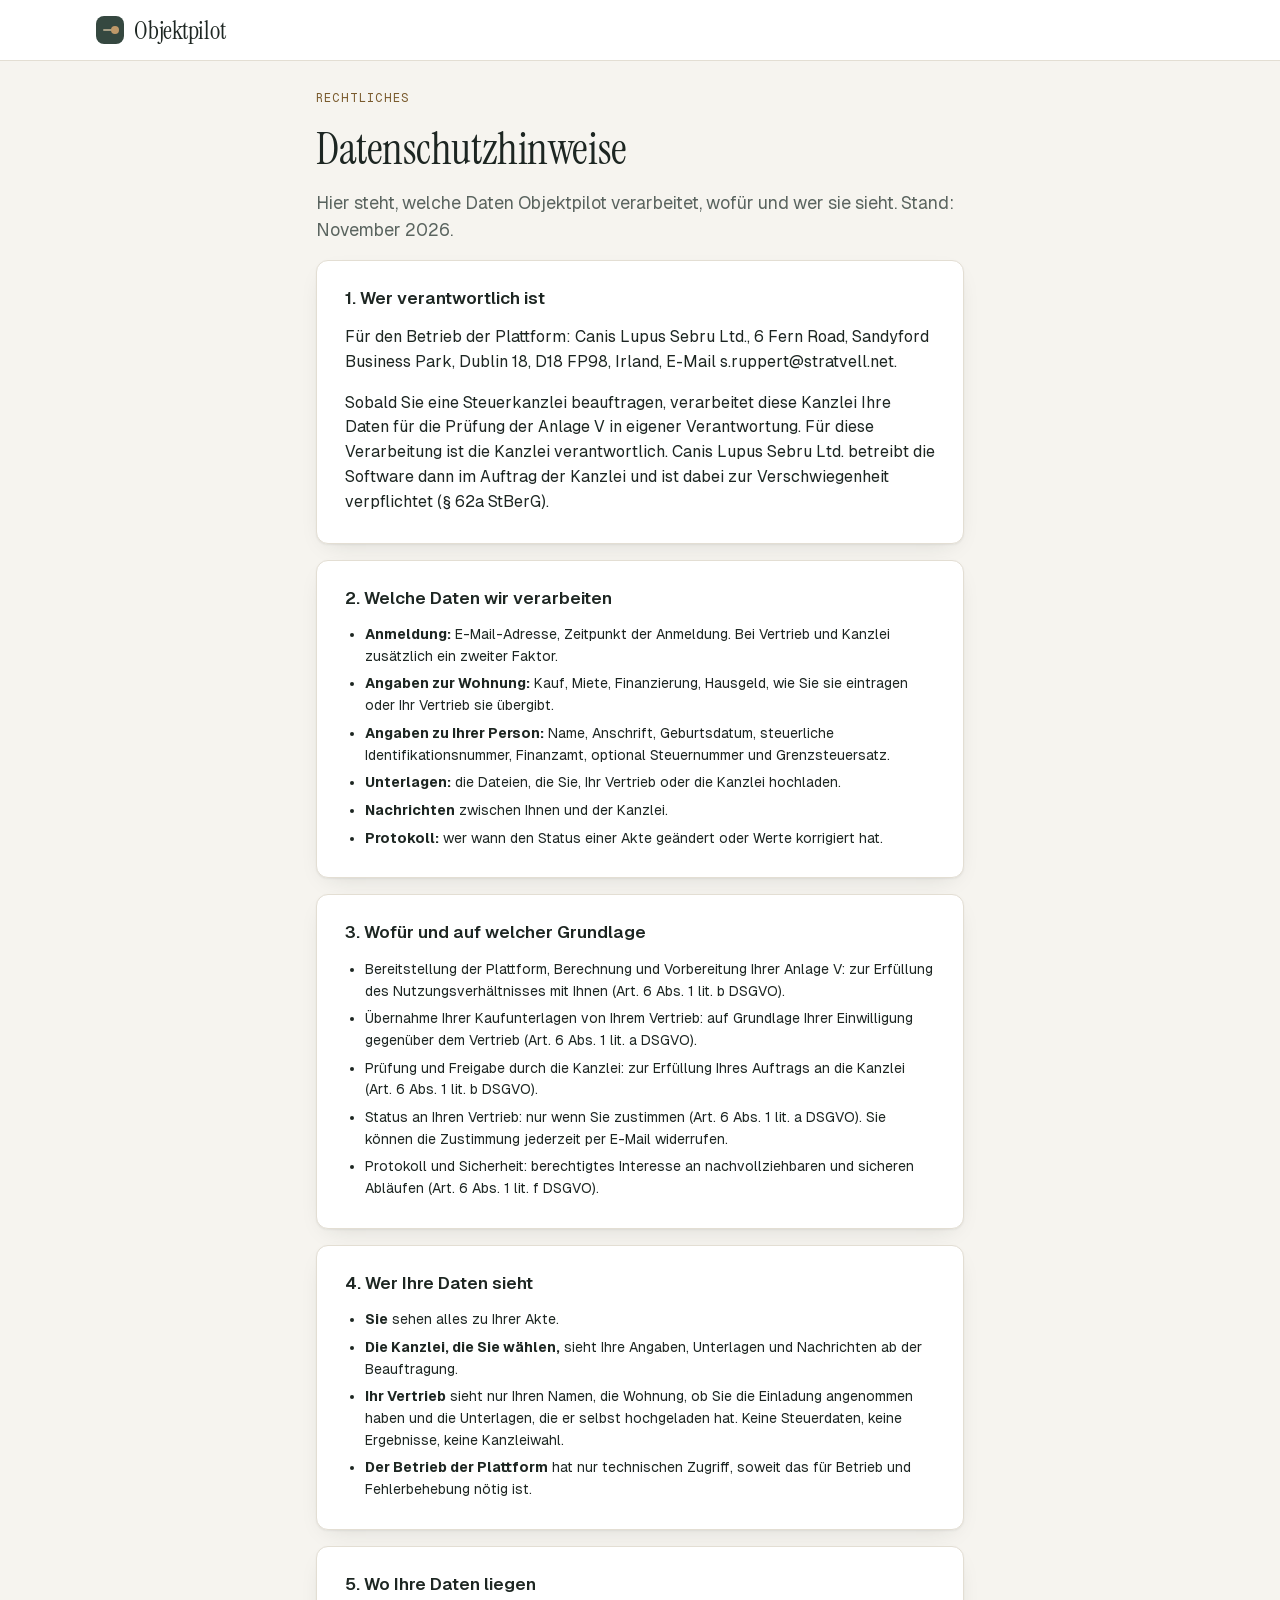
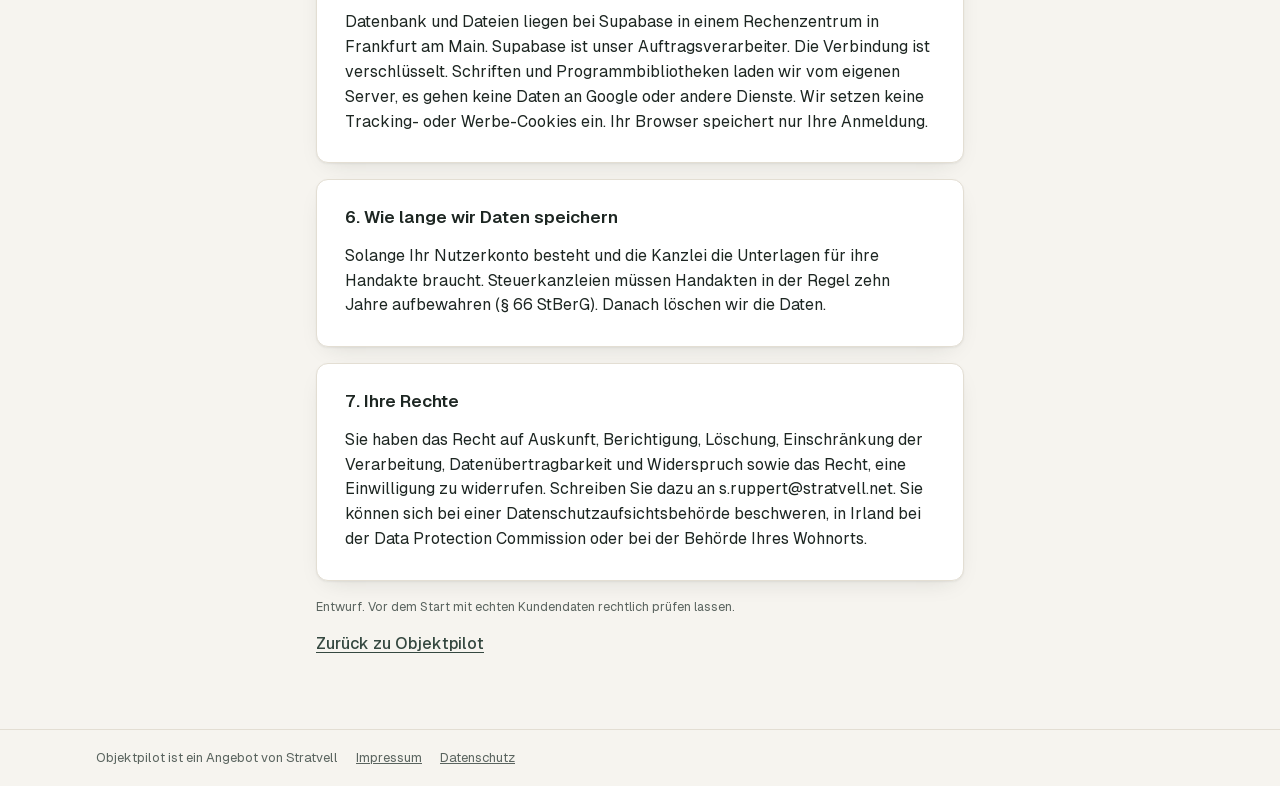
==== datenschutz.html @ 385ac736 "Objektpilot: erste Version" ====
<!doctype html>
<html lang="de">
<head>
<meta charset="utf-8">
<meta name="viewport" content="width=device-width, initial-scale=1">
<title>Datenschutz · Objektpilot</title>
<meta name="robots" content="noindex">
<link rel="icon" href="favicon.svg" type="image/svg+xml">
<link rel="stylesheet" href="assets/app.css">
</head>
<body>
<header class="top"><div class="wrap"><a class="brand" href="./"><i class="mark" aria-hidden="true"></i><b>Objektpilot</b></a></div></header>
<main><div class="wrap narrow stack">
<span class="eyebrow">Rechtliches</span>
<h1 class="title">Datenschutzhinweise</h1>
<p class="lead">Hier steht, welche Daten Objektpilot verarbeitet, wofür und wer sie sieht. Stand: November 2026.</p>

<section class="card pad-l stack">
<h2 class="h3">1. Wer verantwortlich ist</h2>
<p>Für den Betrieb der Plattform: Canis Lupus Sebru Ltd., 6 Fern Road, Sandyford Business Park, Dublin 18, D18 FP98, Irland, E-Mail s.ruppert@stratvell.net.</p>
<p>Sobald Sie eine Steuerkanzlei beauftragen, verarbeitet diese Kanzlei Ihre Daten für die Prüfung der Anlage V in eigener Verantwortung. Für diese Verarbeitung ist die Kanzlei verantwortlich. Canis Lupus Sebru Ltd. betreibt die Software dann im Auftrag der Kanzlei und ist dabei zur Verschwiegenheit verpflichtet (§ 62a StBerG).</p>
</section>

<section class="card pad-l stack">
<h2 class="h3">2. Welche Daten wir verarbeiten</h2>
<ul class="small" style="margin:0;padding-left:20px;display:flex;flex-direction:column;gap:6px">
<li><b>Anmeldung:</b> E-Mail-Adresse, Zeitpunkt der Anmeldung. Bei Vertrieb und Kanzlei zusätzlich ein zweiter Faktor.</li>
<li><b>Angaben zur Wohnung:</b> Kauf, Miete, Finanzierung, Hausgeld, wie Sie sie eintragen oder Ihr Vertrieb sie übergibt.</li>
<li><b>Angaben zu Ihrer Person:</b> Name, Anschrift, Geburtsdatum, steuerliche Identifikationsnummer, Finanzamt, optional Steuernummer und Grenzsteuersatz.</li>
<li><b>Unterlagen:</b> die Dateien, die Sie, Ihr Vertrieb oder die Kanzlei hochladen.</li>
<li><b>Nachrichten</b> zwischen Ihnen und der Kanzlei.</li>
<li><b>Protokoll:</b> wer wann den Status einer Akte geändert oder Werte korrigiert hat.</li>
</ul>
</section>

<section class="card pad-l stack">
<h2 class="h3">3. Wofür und auf welcher Grundlage</h2>
<ul class="small" style="margin:0;padding-left:20px;display:flex;flex-direction:column;gap:6px">
<li>Bereitstellung der Plattform, Berechnung und Vorbereitung Ihrer Anlage V: zur Erfüllung des Nutzungsverhältnisses mit Ihnen (Art. 6 Abs. 1 lit. b DSGVO).</li>
<li>Übernahme Ihrer Kaufunterlagen von Ihrem Vertrieb: auf Grundlage Ihrer Einwilligung gegenüber dem Vertrieb (Art. 6 Abs. 1 lit. a DSGVO).</li>
<li>Prüfung und Freigabe durch die Kanzlei: zur Erfüllung Ihres Auftrags an die Kanzlei (Art. 6 Abs. 1 lit. b DSGVO).</li>
<li>Status an Ihren Vertrieb: nur wenn Sie zustimmen (Art. 6 Abs. 1 lit. a DSGVO). Sie können die Zustimmung jederzeit per E-Mail widerrufen.</li>
<li>Protokoll und Sicherheit: berechtigtes Interesse an nachvollziehbaren und sicheren Abläufen (Art. 6 Abs. 1 lit. f DSGVO).</li>
</ul>
</section>

<section class="card pad-l stack">
<h2 class="h3">4. Wer Ihre Daten sieht</h2>
<ul class="small" style="margin:0;padding-left:20px;display:flex;flex-direction:column;gap:6px">
<li><b>Sie</b> sehen alles zu Ihrer Akte.</li>
<li><b>Die Kanzlei, die Sie wählen,</b> sieht Ihre Angaben, Unterlagen und Nachrichten ab der Beauftragung.</li>
<li><b>Ihr Vertrieb</b> sieht nur Ihren Namen, die Wohnung, ob Sie die Einladung angenommen haben und die Unterlagen, die er selbst hochgeladen hat. Keine Steuerdaten, keine Ergebnisse, keine Kanzleiwahl.</li>
<li><b>Der Betrieb der Plattform</b> hat nur technischen Zugriff, soweit das für Betrieb und Fehlerbehebung nötig ist.</li>
</ul>
</section>

<section class="card pad-l stack">
<h2 class="h3">5. Wo Ihre Daten liegen</h2>
<p>Datenbank und Dateien liegen bei Supabase in einem Rechenzentrum in Frankfurt am Main. Supabase ist unser Auftragsverarbeiter. Die Verbindung ist verschlüsselt. Schriften und Programmbibliotheken laden wir vom eigenen Server, es gehen keine Daten an Google oder andere Dienste. Wir setzen keine Tracking- oder Werbe-Cookies ein. Ihr Browser speichert nur Ihre Anmeldung.</p>
</section>

<section class="card pad-l stack">
<h2 class="h3">6. Wie lange wir Daten speichern</h2>
<p>Solange Ihr Nutzerkonto besteht und die Kanzlei die Unterlagen für ihre Handakte braucht. Steuerkanzleien müssen Handakten in der Regel zehn Jahre aufbewahren (§ 66 StBerG). Danach löschen wir die Daten.</p>
</section>

<section class="card pad-l stack">
<h2 class="h3">7. Ihre Rechte</h2>
<p>Sie haben das Recht auf Auskunft, Berichtigung, Löschung, Einschränkung der Verarbeitung, Datenübertragbarkeit und Widerspruch sowie das Recht, eine Einwilligung zu widerrufen. Schreiben Sie dazu an s.ruppert@stratvell.net. Sie können sich bei einer Datenschutzaufsichtsbehörde beschweren, in Irland bei der Data Protection Commission oder bei der Behörde Ihres Wohnorts.</p>
</section>
<p class="tiny">Entwurf. Vor dem Start mit echten Kundendaten rechtlich prüfen lassen.</p>
<p><a class="link" href="./">Zurück zu Objektpilot</a></p>
</div></main>
<footer class="foot"><div class="wrap"><span>Objektpilot ist ein Angebot von Stratvell</span><a href="impressum.html">Impressum</a><a href="datenschutz.html">Datenschutz</a></div></footer>
</body>
</html>
---- assets/app.css ----
/* Objektpilot · App-Stil. Ruhig, vertrauenswürdig, mobil zuerst. Farben aus dem Stratvell-CI. Schriften lokal, keine Drittanbieter. */
@font-face{font-family:Geist;src:url(fonts/Geist-Variable.woff2) format("woff2");font-weight:100 900;font-display:swap}
@font-face{font-family:"Geist Mono";src:url(fonts/GeistMono-Variable.woff2) format("woff2");font-weight:100 900;font-display:swap}
@font-face{font-family:"Instrument Serif";src:url(fonts/instrument-serif-latin-400-normal.woff2) format("woff2");font-style:normal;font-display:swap}
@font-face{font-family:"Instrument Serif";src:url(fonts/instrument-serif-latin-400-italic.woff2) format("woff2");font-style:italic;font-display:swap}
:root{
  --forest:#354840; --forest-2:#2B3B34; --aub:#6C4A45; --gold:#BF9969; --gold-ink:#7A5B2E; --sand:#D6C2A1;
  --bg:#F6F4EF; --surface:#FFFFFF; --surface-2:#FBFAF7; --ink:#1D2622; --muted:#5A645F; --line:#E3DED3; --line-2:#D3CCBE;
  --ok:#2F6B4C; --ok-bg:#E3EFE7; --warn:#93621B; --warn-bg:#F6EBD9; --bad:#9A3A30; --bad-bg:#F6E2DF; --info:#3F6276; --info-bg:#E4ECF1;
  --focus:#BF9969; --shadow:0 1px 2px rgba(29,38,34,.06), 0 8px 24px -12px rgba(29,38,34,.18);
  --f-display:"Instrument Serif", Georgia, "Times New Roman", serif;
  --f-body:"Geist", system-ui, -apple-system, "Segoe UI", Roboto, sans-serif;
  --f-mono:"Geist Mono", ui-monospace, "SFMono-Regular", Consolas, monospace;
  --r:12px; --r-sm:8px;
  color-scheme:light;
}
@media (prefers-color-scheme: dark){
  :root{
    --bg:#141A17; --surface:#1B231F; --surface-2:#202923; --ink:#ECE8E0; --muted:#A7B0AA; --line:#2E3A34; --line-2:#3B4842;
    --forest:#4E6A5D; --forest-2:#3E5649; --gold-ink:#D9BB8E; --sand:#D6C2A1;
    --ok:#7FC39C; --ok-bg:#1F3328; --warn:#E0B36E; --warn-bg:#352A18; --bad:#E59A8F; --bad-bg:#3A221F; --info:#8FB5CB; --info-bg:#1E2C35;
    --shadow:0 1px 2px rgba(0,0,0,.3), 0 8px 24px -12px rgba(0,0,0,.6);
    color-scheme:dark;
  }
}
*{box-sizing:border-box}
html,body{margin:0}
body{background:var(--bg);color:var(--ink);font:16px/1.55 var(--f-body);-webkit-font-smoothing:antialiased;min-height:100vh;display:flex;flex-direction:column}
a{color:inherit}
button,input,select,textarea{font:inherit;color:inherit}
button{cursor:pointer}
:focus-visible{outline:3px solid var(--focus);outline-offset:2px;border-radius:4px}
h1,h2,h3{margin:0;line-height:1.15;text-wrap:balance}
p{margin:0}
.sr{position:absolute;width:1px;height:1px;overflow:hidden;clip:rect(0 0 0 0);white-space:nowrap}
.wrap{width:100%;max-width:1120px;margin:0 auto;padding-left:max(16px,env(safe-area-inset-left,0px));padding-right:max(16px,env(safe-area-inset-right,0px))}
.narrow{max-width:680px}
.num{font-variant-numeric:tabular-nums}
.mono{font-family:var(--f-mono)}
.muted{color:var(--muted)}
.small{font-size:14px}
.tiny{font-size:12.5px;color:var(--muted)}
.stack{display:flex;flex-direction:column;gap:16px}
.stack-s{display:flex;flex-direction:column;gap:8px}
.row{display:flex;gap:12px;align-items:center;flex-wrap:wrap}
.spacer{flex:1}

/* Kopf */
.top{background:var(--surface);border-bottom:1px solid var(--line);position:sticky;top:0;z-index:20}
.top .wrap{display:flex;align-items:center;gap:16px;min-height:60px}
.brand{display:flex;align-items:center;gap:10px;text-decoration:none}
.mark{width:28px;height:28px;border-radius:8px;background:var(--forest);position:relative;flex:none}
.mark::before{content:"";position:absolute;left:7px;right:7px;top:13px;height:2px;background:var(--sand);border-radius:2px;opacity:.7}
.mark::after{content:"";position:absolute;width:8px;height:8px;border-radius:50%;background:var(--gold);right:5px;top:10px}
.brand b{font-family:var(--f-display);font-weight:400;font-size:25px;letter-spacing:-.01em;line-height:1}
.brand span{font-size:12px;color:var(--muted);border-left:1px solid var(--line);padding-left:10px}
.nav{display:flex;gap:4px;margin-left:auto;align-items:center}
.nav a,.nav button{background:none;border:0;padding:8px 12px;border-radius:8px;text-decoration:none;font-size:14.5px;color:var(--muted)}
.nav a[aria-current="page"]{color:var(--ink);background:var(--surface-2);font-weight:600}
.nav a:hover,.nav button:hover{color:var(--ink);background:var(--surface-2)}
.who{font-size:13px;color:var(--muted);max-width:220px;overflow:hidden;text-overflow:ellipsis;white-space:nowrap}
@media (max-width:640px){.brand span,.who{display:none}.nav a,.nav button{padding:8px}}

main{flex:1;padding-block:28px 72px}
footer.foot{border-top:1px solid var(--line);padding-block:18px;font-size:13px;color:var(--muted)}
footer.foot .wrap{display:flex;gap:18px;flex-wrap:wrap}
footer.foot a{color:var(--muted)}

/* Karten, Knöpfe */
.card{background:var(--surface);border:1px solid var(--line);border-radius:var(--r);box-shadow:var(--shadow)}
.pad{padding:20px}
.pad-l{padding:28px}
@media (max-width:560px){.pad-l{padding:20px}}
.btn{display:inline-flex;align-items:center;justify-content:center;gap:8px;min-height:44px;padding:10px 18px;border-radius:10px;border:1px solid var(--forest);background:var(--forest);color:#F4F0E8;font-weight:600;font-size:15px;text-decoration:none;transition:background .15s,transform .05s}
.btn:hover{background:var(--forest-2)}
.btn:active{transform:translateY(1px)}
.btn.sec{background:var(--surface);color:var(--ink);border-color:var(--line-2)}
.btn.sec:hover{background:var(--surface-2)}
.btn.gold{background:var(--gold);border-color:var(--gold);color:#1D2622}
.btn.ghost{background:transparent;border-color:transparent;color:var(--muted);padding-inline:10px}
.btn.ghost:hover{color:var(--ink);background:var(--surface-2)}
.btn.sm{min-height:36px;padding:6px 12px;font-size:14px}
.btn.block{width:100%}
.btn[disabled],.btn[aria-disabled="true"]{opacity:.45;cursor:not-allowed}
.link{background:none;border:0;padding:0;color:var(--forest);text-decoration:underline;text-underline-offset:3px;font-weight:500}
@media (prefers-color-scheme: dark){.link{color:var(--sand)}}

.eyebrow{font-family:var(--f-mono);font-size:12px;letter-spacing:.08em;text-transform:uppercase;color:var(--gold-ink)}
.title{font-family:var(--f-display);font-weight:400;font-size:clamp(32px,5vw,44px);letter-spacing:-.01em}
.h2{font-family:var(--f-display);font-weight:400;font-size:clamp(24px,3.4vw,30px)}
.h3{font-size:17px;font-weight:600}
.lead{font-size:17.5px;color:var(--muted);max-width:60ch}

/* Chips und Hinweise */
.chip{display:inline-flex;align-items:center;gap:6px;font-size:12.5px;font-weight:600;padding:3px 10px;border-radius:99px;white-space:nowrap;line-height:1.6}
.chip::before{content:"";width:7px;height:7px;border-radius:50%;background:currentColor}
.c-grey{background:var(--surface-2);color:var(--muted);border:1px solid var(--line)}
.c-ok{background:var(--ok-bg);color:var(--ok)}
.c-warn{background:var(--warn-bg);color:var(--warn)}
.c-bad{background:var(--bad-bg);color:var(--bad)}
.c-info{background:var(--info-bg);color:var(--info)}
.c-gold{background:#F2E8D8;color:#6E5228}
@media (prefers-color-scheme: dark){.c-gold{background:#3A2F1E;color:var(--sand)}}
.src{display:inline-flex;align-items:center;gap:5px;font-size:12px;color:var(--gold-ink);font-weight:600}
.src::before{content:"";width:6px;height:6px;border-radius:50%;background:var(--gold)}
.note{border-radius:var(--r-sm);padding:12px 14px;font-size:14.5px;display:flex;gap:10px;align-items:flex-start}
.note b{display:block}
.note.ok{background:var(--ok-bg)}.note.warn{background:var(--warn-bg)}.note.bad{background:var(--bad-bg)}.note.info{background:var(--info-bg)}
.note .ic{flex:none;width:22px;height:22px;border-radius:50%;display:grid;place-items:center;font-size:12px;font-weight:700;background:var(--surface);margin-top:1px}

/* Formulare */
.field{display:flex;flex-direction:column;gap:6px}
.field label,.legend{font-weight:600;font-size:15px}
.field .hint{font-size:13.5px;color:var(--muted)}
.inp{position:relative;display:flex;align-items:center}
.inp input,.inp select,textarea.ta{width:100%;min-height:48px;border:1.5px solid var(--line-2);border-radius:10px;background:var(--surface);padding:11px 14px;font-size:16px;transition:border-color .15s, box-shadow .15s}
.inp input:focus,.inp select:focus,textarea.ta:focus{border-color:var(--forest);box-shadow:0 0 0 3px rgba(53,72,64,.15);outline:none}
.inp .suf{position:absolute;right:14px;color:var(--muted);pointer-events:none;font-size:15px}
.inp.has-suf input{padding-right:44px}
.field.err input,.field.err select{border-color:var(--bad)}
.field .errmsg{color:var(--bad);font-size:13.5px;font-weight:500}
.field .ok-msg{color:var(--ok);font-size:13px}
details.help{font-size:13.5px}
details.help summary{cursor:pointer;color:var(--forest);font-weight:500;list-style:none;display:inline-flex;gap:6px;align-items:center}
@media (prefers-color-scheme: dark){details.help summary{color:var(--sand)}}
details.help summary::-webkit-details-marker{display:none}
details.help summary::before{content:"?";width:18px;height:18px;border-radius:50%;border:1.5px solid currentColor;display:inline-grid;place-items:center;font-size:11px;font-weight:700}
details.help p{margin-top:6px;color:var(--muted);background:var(--surface-2);border-radius:8px;padding:10px 12px}
.grid2{display:grid;grid-template-columns:repeat(2,minmax(0,1fr));gap:16px}
.grid3{display:grid;grid-template-columns:repeat(3,minmax(0,1fr));gap:16px}
@media (max-width:640px){.grid2,.grid3{grid-template-columns:1fr}}
.choice{display:flex;flex-wrap:wrap;gap:8px}
.choice button{min-height:44px;padding:9px 16px;border-radius:10px;border:1.5px solid var(--line-2);background:var(--surface);font-weight:500}
.choice button[aria-pressed="true"]{border-color:var(--forest);background:var(--forest);color:#F4F0E8}
.opt{display:flex;gap:14px;align-items:flex-start;text-align:left;width:100%;padding:16px;border-radius:var(--r);border:1.5px solid var(--line-2);background:var(--surface)}
.opt[aria-pressed="true"]{border-color:var(--forest);box-shadow:inset 0 0 0 1px var(--forest)}
.opt .dot{width:20px;height:20px;border-radius:50%;border:2px solid var(--line-2);flex:none;margin-top:2px}
.opt[aria-pressed="true"] .dot{border-color:var(--forest);background:radial-gradient(var(--forest) 45%,transparent 50%)}
.opt b{display:block;font-size:16px}
.opt span{font-size:14px;color:var(--muted)}
.check{display:flex;gap:12px;align-items:flex-start;font-size:15px;padding:12px 0}
.check input{width:22px;height:22px;margin-top:1px;accent-color:var(--forest);flex:none}
.savebar{position:sticky;bottom:0;background:linear-gradient(to top,var(--bg) 70%,transparent);padding-block:16px calc(16px + env(safe-area-inset-bottom,0px));margin-top:8px;z-index:5}
.savebar .inner{display:flex;gap:12px;align-items:center;flex-wrap:wrap}
.saved{font-size:13.5px;color:var(--muted);display:inline-flex;gap:6px;align-items:center}
.saved.ok{color:var(--ok)}

/* Aufgabenliste */
.tasks{list-style:none;margin:0;padding:0;border-top:1px solid var(--line)}
.tasks li{border-bottom:1px solid var(--line)}
.tasks a,.tasks .dis{display:flex;align-items:center;gap:14px;padding:16px 4px;text-decoration:none}
.tasks a:hover{background:var(--surface-2)}
.tasks .n{width:30px;height:30px;border-radius:50%;display:grid;place-items:center;font-family:var(--f-mono);font-size:13px;border:1.5px solid var(--line-2);color:var(--muted);flex:none}
.tasks .done .n{background:var(--ok);border-color:var(--ok);color:#fff}
.tasks .t{flex:1;min-width:0}
.tasks .t b{display:block;font-weight:600}
.tasks .t span{font-size:13.5px;color:var(--muted)}
.tasks .dis{opacity:.55}
.progress{height:8px;border-radius:99px;background:var(--surface-2);border:1px solid var(--line);overflow:hidden}
.progress i{display:block;height:100%;background:var(--gold);border-radius:99px;transition:width .4s}

/* Zeitleiste */
.tl{display:flex;flex-direction:column}
.tl div{display:grid;grid-template-columns:22px 1fr;gap:12px;padding-bottom:16px;position:relative;font-size:15px}
.tl div::before{content:"";width:12px;height:12px;border-radius:50%;margin-top:6px;background:var(--line-2);border:2px solid var(--line-2);justify-self:center}
.tl div::after{content:"";position:absolute;left:10px;top:22px;bottom:0;width:2px;background:var(--line)}
.tl div:last-child::after{display:none}
.tl .d::before{background:var(--ok);border-color:var(--ok)}
.tl .now::before{background:var(--surface);border-color:var(--gold);box-shadow:0 0 0 4px rgba(191,153,105,.25)}
.tl .now b{font-weight:600}
.tl small{display:block;color:var(--muted);font-size:13px}

/* Tabellen */
.tw{overflow-x:auto}
table{width:100%;border-collapse:collapse;font-size:14.5px}
th{text-align:left;font-family:var(--f-mono);font-size:11.5px;letter-spacing:.06em;text-transform:uppercase;color:var(--muted);font-weight:500;padding:10px 12px;border-bottom:1px solid var(--line);white-space:nowrap}
td{padding:12px;border-bottom:1px solid var(--line);vertical-align:top}
td.r,th.r{text-align:right;font-variant-numeric:tabular-nums;white-space:nowrap}
tr.click{cursor:pointer}
tr.click:hover td{background:var(--surface-2)}
tr.sum td{font-weight:700;background:var(--surface-2)}
.zl{font-family:var(--f-mono);font-size:12px;color:var(--muted);width:44px}
.rw{font-size:12.5px;color:var(--muted)}

/* Kanzlei */
.split{display:grid;grid-template-columns:minmax(0,1.55fr) minmax(0,1fr);gap:20px;align-items:start}
@media (max-width:960px){.split{grid-template-columns:1fr}}
.hint{border-radius:10px;padding:12px 14px;font-size:14px;display:flex;flex-direction:column;gap:4px;border-left:4px solid transparent}
.hint.rot{background:var(--bad-bg);border-color:var(--bad)}
.hint.gelb{background:var(--warn-bg);border-color:var(--warn)}
.hint.info{background:var(--info-bg);border-color:var(--info)}
.hint.ok{background:var(--ok-bg);border-color:var(--ok)}
.hint b{font-weight:600}
.hint .rg{font-size:12px;color:var(--muted)}
.timer{font-family:var(--f-mono);font-size:13px;background:var(--forest);color:#F4F0E8;padding:4px 12px;border-radius:99px}
.tabs{display:flex;gap:4px;border-bottom:1px solid var(--line);margin-bottom:16px;overflow-x:auto}
.tabs button{border:0;background:none;padding:10px 14px;font-weight:500;color:var(--muted);border-bottom:2px solid transparent;white-space:nowrap}
.tabs button[aria-selected="true"]{color:var(--ink);border-color:var(--gold)}
.kpis{display:grid;grid-template-columns:repeat(auto-fit,minmax(170px,1fr));gap:12px}
.kpi{padding:16px 18px;display:flex;flex-direction:column;gap:2px}
.kpi strong{font-family:var(--f-display);font-weight:400;font-size:36px;line-height:1}
.kpi span{font-size:13.5px;color:var(--muted)}
.msg{border-radius:10px;padding:10px 12px;font-size:14.5px;max-width:85%}
.msg.kanzlei{background:var(--info-bg);align-self:flex-start}
.msg.kaeufer{background:var(--surface-2);border:1px solid var(--line);align-self:flex-end}
.msg small{display:block;font-size:12px;color:var(--muted);margin-top:4px}
.docs{list-style:none;margin:0;padding:0}
.docs li{display:flex;gap:12px;align-items:center;padding:10px 0;border-bottom:1px solid var(--line);font-size:14.5px}
.docs li:last-child{border-bottom:0}
.docs .ic{width:34px;height:34px;border-radius:8px;background:var(--surface-2);border:1px solid var(--line);display:grid;place-items:center;font-family:var(--f-mono);font-size:10px;color:var(--muted);flex:none}
.drop{border:2px dashed var(--line-2);border-radius:var(--r);padding:22px;text-align:center;background:var(--surface-2);transition:border-color .15s, background .15s}
.drop.over{border-color:var(--forest);background:var(--ok-bg)}

/* Anmeldung */
.auth{display:grid;grid-template-columns:minmax(0,1.1fr) minmax(0,1fr);gap:0;min-height:calc(100vh - 140px);align-items:stretch}
.auth .side{background:var(--forest);color:#EDE7DC;padding:48px;display:flex;flex-direction:column;gap:22px;justify-content:center;border-radius:var(--r);margin:16px}
.auth .side h1{font-family:var(--f-display);font-weight:400;font-size:clamp(34px,4.4vw,52px);line-height:1.05}
.auth .side h1 em{color:var(--sand)}
.auth .side ul{list-style:none;margin:0;padding:0;display:flex;flex-direction:column;gap:12px;font-size:15.5px}
.auth .side li{display:flex;gap:10px}
.auth .side li::before{content:"";width:8px;height:8px;border-radius:50%;background:var(--gold);margin-top:8px;flex:none}
.auth .form{display:flex;align-items:center;justify-content:center;padding:32px 16px}
.auth .form > div{width:100%;max-width:400px}
.code{letter-spacing:.4em;font-family:var(--f-mono);font-size:22px;text-align:center}
@media (max-width:860px){.auth{grid-template-columns:1fr}.auth .side{padding:28px;margin:0 0 8px;border-radius:0}.auth .side ul{display:none}}

/* Toast, Laden */
.toast{position:fixed;left:50%;bottom:calc(24px + env(safe-area-inset-bottom,0px));transform:translateX(-50%);background:var(--ink);color:var(--bg);padding:12px 18px;border-radius:10px;font-size:14.5px;z-index:60;box-shadow:var(--shadow);max-width:calc(100vw - 32px)}
.toast.bad{background:var(--bad);color:#fff}
.skel{background:linear-gradient(90deg,var(--surface-2),var(--line),var(--surface-2));background-size:200% 100%;border-radius:8px;height:18px;animation:sk 1.2s infinite}
@keyframes sk{to{background-position:-200% 0}}
@media (prefers-reduced-motion:reduce){*{animation:none!important;transition:none!important}}
.empty{text-align:center;padding:48px 20px;display:flex;flex-direction:column;gap:12px;align-items:center}
.empty .ill{width:56px;height:56px;border-radius:14px;background:var(--surface-2);border:1px solid var(--line);position:relative}
.empty .ill::after{content:"";position:absolute;width:14px;height:14px;border-radius:50%;background:var(--gold);right:10px;top:10px}

/* Anlage V Blatt und Druck */
.sheet{background:var(--surface);border:1px solid var(--line);border-radius:var(--r);padding:24px;position:relative}
.stamp{position:absolute;right:18px;top:16px;transform:rotate(-5deg);border:2px solid var(--ok);color:var(--ok);border-radius:8px;padding:5px 10px;font-family:var(--f-mono);font-size:11px;text-transform:uppercase;letter-spacing:.06em;text-align:center;line-height:1.35}
.stamp.draft{border-color:var(--warn);color:var(--warn)}
@media (max-width:560px){
  .stamp{position:static;transform:none;display:inline-block;margin-bottom:10px}
  .sheet{padding:16px 12px}
  .sheet table,.split table{font-size:13.5px}
  .sheet td,.sheet th,.split td,.split th{padding:9px 6px}
  td{hyphens:auto;-webkit-hyphens:auto;overflow-wrap:break-word}
  .zl{width:30px}
}
@media print{
  .top,footer.foot,.savebar,.noprint,.nav{display:none!important}
  body{background:#fff;color:#000}
  main{padding:0}
  .card,.sheet{box-shadow:none;border:0}
  .wrap{max-width:none;padding:0}
}
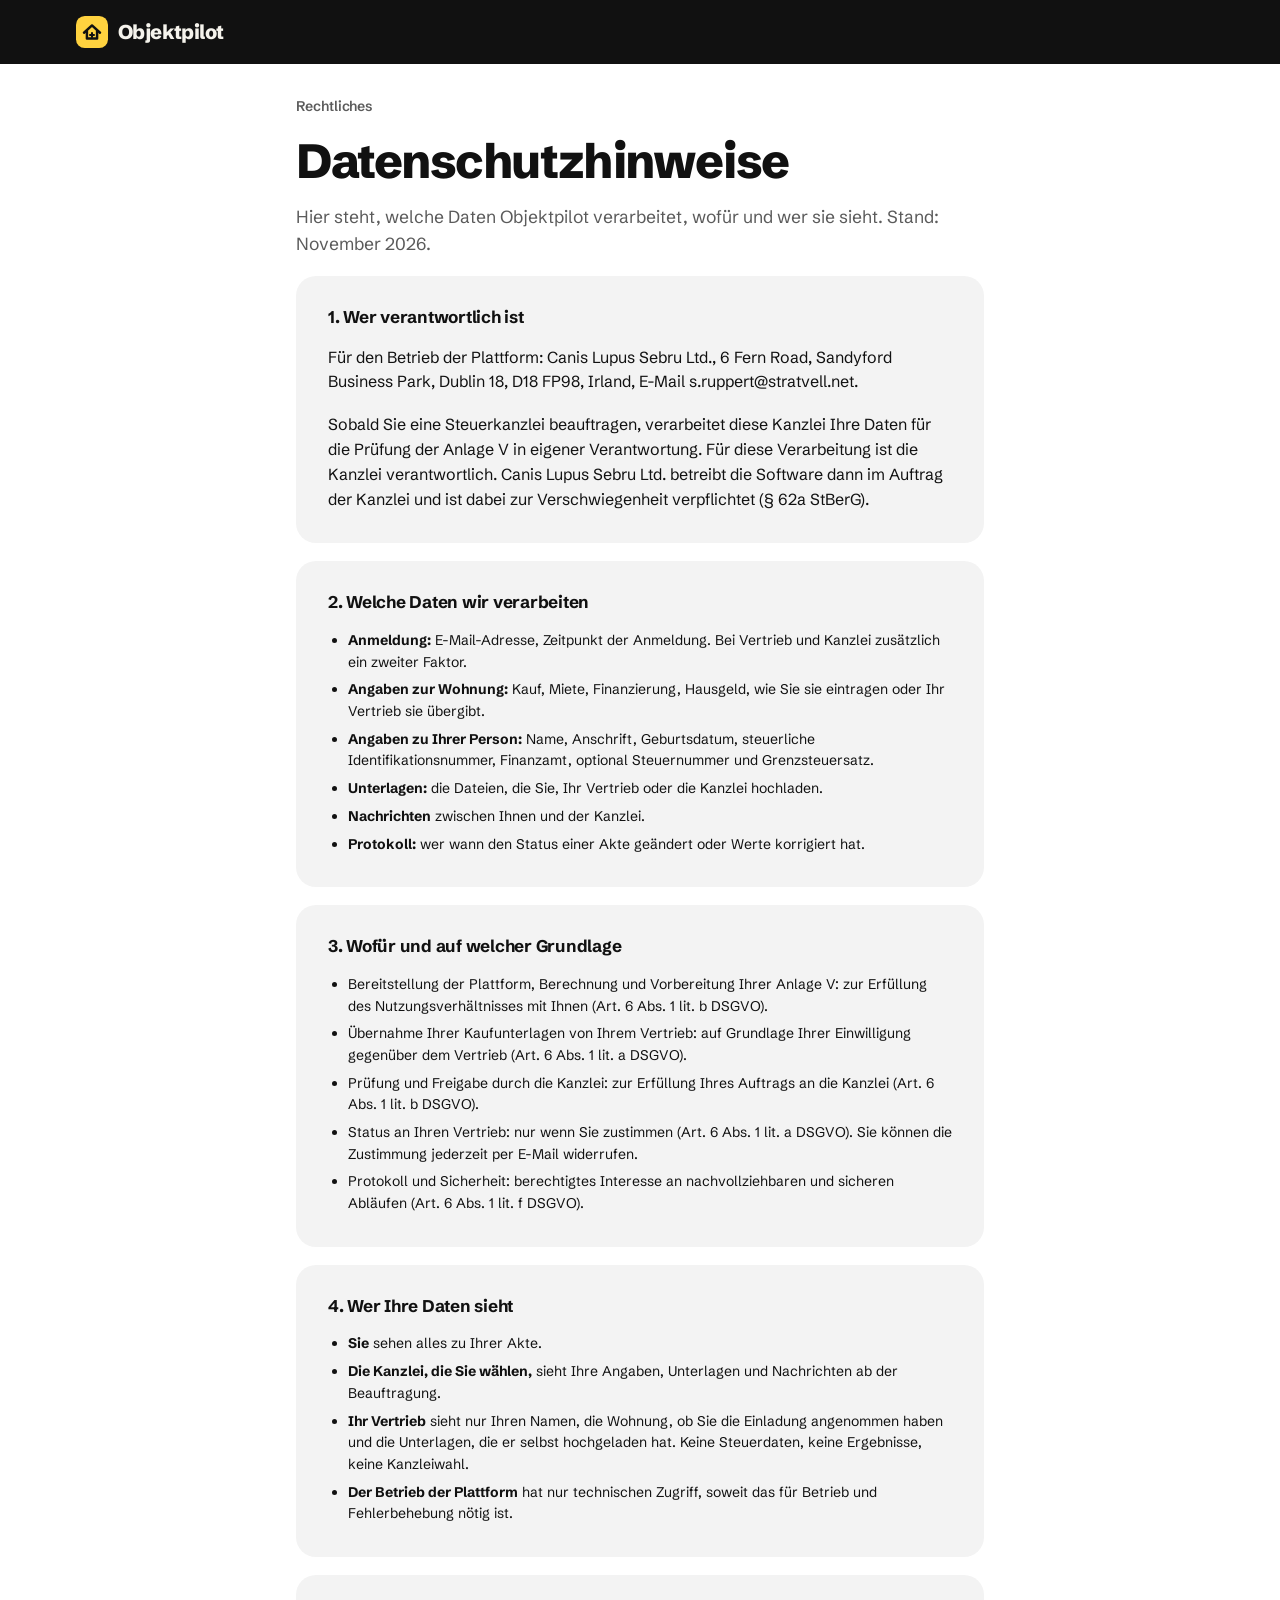
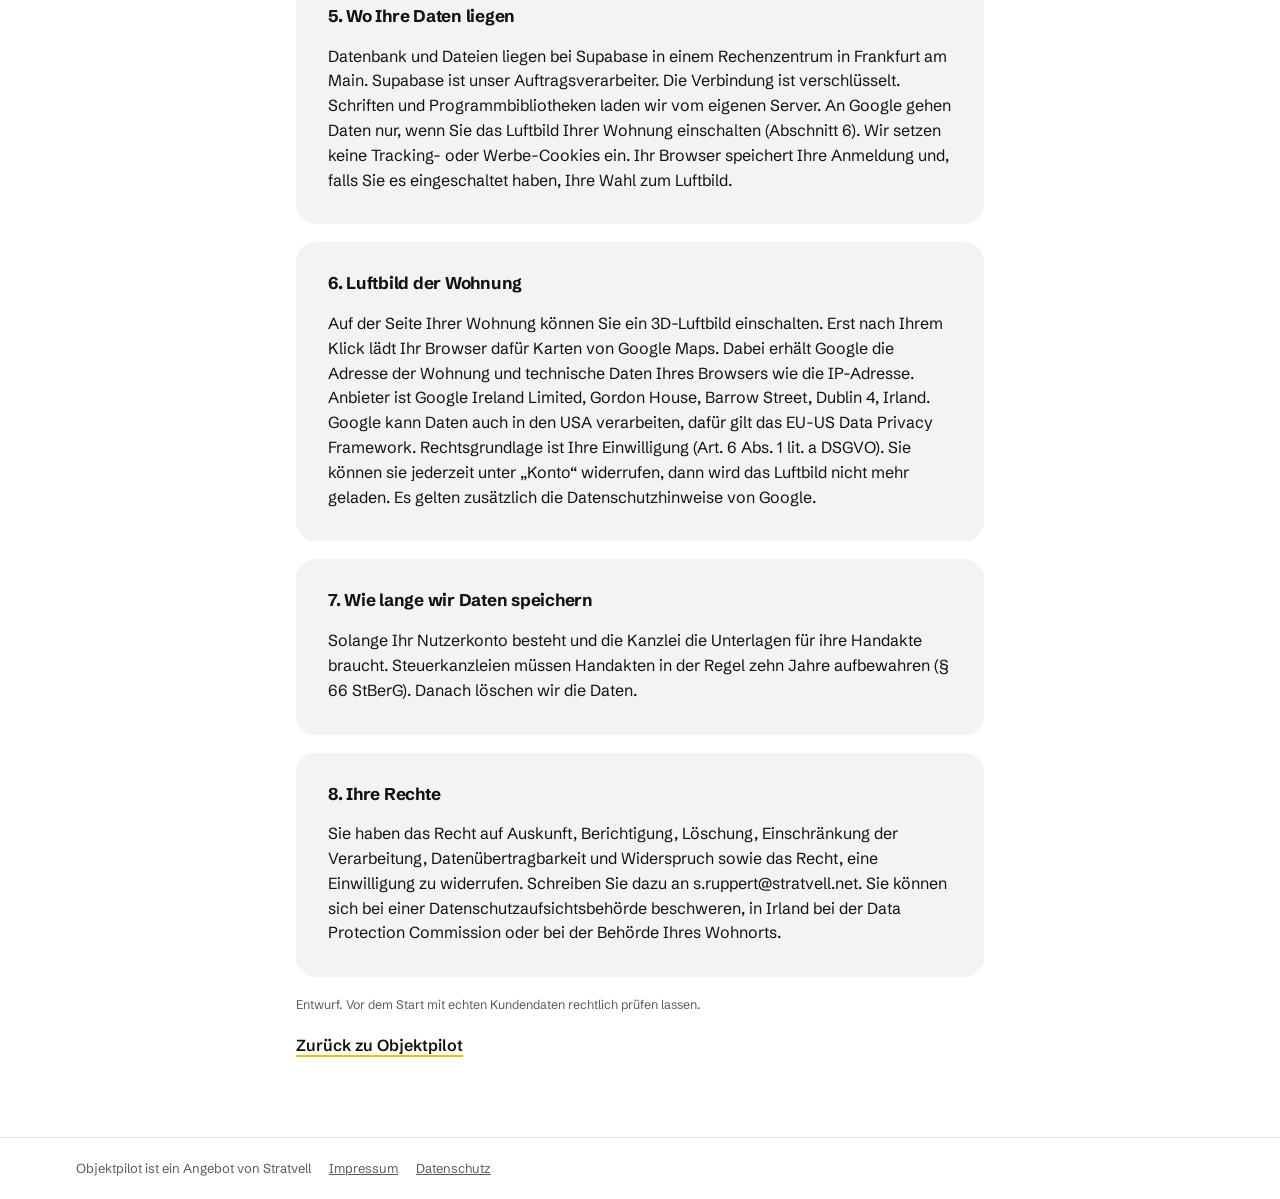
==== commit 09468c2f: "Zurück führt auf der ersten Frage zum vorigen Schritt, 3D-Luftbild der Wohnung nach Einwilligung (ak" ====
--- a/datenschutz.html
+++ b/datenschutz.html
@@ -56,16 +56,21 @@
 
 <section class="card pad-l stack">
 <h2 class="h3">5. Wo Ihre Daten liegen</h2>
-<p>Datenbank und Dateien liegen bei Supabase in einem Rechenzentrum in Frankfurt am Main. Supabase ist unser Auftragsverarbeiter. Die Verbindung ist verschlüsselt. Schriften und Programmbibliotheken laden wir vom eigenen Server, es gehen keine Daten an Google oder andere Dienste. Wir setzen keine Tracking- oder Werbe-Cookies ein. Ihr Browser speichert nur Ihre Anmeldung.</p>
+<p>Datenbank und Dateien liegen bei Supabase in einem Rechenzentrum in Frankfurt am Main. Supabase ist unser Auftragsverarbeiter. Die Verbindung ist verschlüsselt. Schriften und Programmbibliotheken laden wir vom eigenen Server. An Google gehen Daten nur, wenn Sie das Luftbild Ihrer Wohnung einschalten (Abschnitt 6). Wir setzen keine Tracking- oder Werbe-Cookies ein. Ihr Browser speichert Ihre Anmeldung und, falls Sie es eingeschaltet haben, Ihre Wahl zum Luftbild.</p>
 </section>
 
 <section class="card pad-l stack">
-<h2 class="h3">6. Wie lange wir Daten speichern</h2>
+<h2 class="h3">6. Luftbild der Wohnung</h2>
+<p>Auf der Seite Ihrer Wohnung können Sie ein 3D-Luftbild einschalten. Erst nach Ihrem Klick lädt Ihr Browser dafür Karten von Google Maps. Dabei erhält Google die Adresse der Wohnung und technische Daten Ihres Browsers wie die IP-Adresse. Anbieter ist Google Ireland Limited, Gordon House, Barrow Street, Dublin 4, Irland. Google kann Daten auch in den USA verarbeiten, dafür gilt das EU-US Data Privacy Framework. Rechtsgrundlage ist Ihre Einwilligung (Art. 6 Abs. 1 lit. a DSGVO). Sie können sie jederzeit unter „Konto“ widerrufen, dann wird das Luftbild nicht mehr geladen. Es gelten zusätzlich die Datenschutzhinweise von Google.</p>
+</section>
+
+<section class="card pad-l stack">
+<h2 class="h3">7. Wie lange wir Daten speichern</h2>
 <p>Solange Ihr Nutzerkonto besteht und die Kanzlei die Unterlagen für ihre Handakte braucht. Steuerkanzleien müssen Handakten in der Regel zehn Jahre aufbewahren (§ 66 StBerG). Danach löschen wir die Daten.</p>
 </section>
 
 <section class="card pad-l stack">
-<h2 class="h3">7. Ihre Rechte</h2>
+<h2 class="h3">8. Ihre Rechte</h2>
 <p>Sie haben das Recht auf Auskunft, Berichtigung, Löschung, Einschränkung der Verarbeitung, Datenübertragbarkeit und Widerspruch sowie das Recht, eine Einwilligung zu widerrufen. Schreiben Sie dazu an s.ruppert@stratvell.net. Sie können sich bei einer Datenschutzaufsichtsbehörde beschweren, in Irland bei der Data Protection Commission oder bei der Behörde Ihres Wohnorts.</p>
 </section>
 <p class="tiny">Entwurf. Vor dem Start mit echten Kundendaten rechtlich prüfen lassen.</p>
--- a/assets/app.css
+++ b/assets/app.css
@@ -1,242 +1,318 @@
-/* Objektpilot · App-Stil. Ruhig, vertrauenswürdig, mobil zuerst. Farben aus dem Stratvell-CI. Schriften lokal, keine Drittanbieter. */
-@font-face{font-family:Geist;src:url(fonts/Geist-Variable.woff2) format("woff2");font-weight:100 900;font-display:swap}
+/* Objektpilot · App-Stil. Schwarz und Gelb, kräftig, mobil zuerst. Schriften lokal, keine Drittanbieter. */
+@font-face{font-family:"Schibsted Grotesk";src:url(fonts/SchibstedGrotesk-latin.woff2) format("woff2");font-weight:400 900;font-display:swap;unicode-range:U+0000-00FF,U+0131,U+0152-0153,U+02BB-02BC,U+02C6,U+02DA,U+02DC,U+0304,U+0308,U+0329,U+2000-206F,U+20AC,U+2122,U+2191,U+2193,U+2212,U+2215,U+FEFF,U+FFFD}
+@font-face{font-family:"Schibsted Grotesk";src:url(fonts/SchibstedGrotesk-latin-ext.woff2) format("woff2");font-weight:400 900;font-display:swap;unicode-range:U+0100-02BA,U+02BD-02C5,U+02C7-02CC,U+02CE-02D7,U+02DD-02FF,U+0304,U+0308,U+0329,U+1D00-1DBF,U+1E00-1E9F,U+1EF2-1EFF,U+2020,U+20A0-20AB,U+20AD-20C0,U+2113,U+2C60-2C7F,U+A720-A7FF}
 @font-face{font-family:"Geist Mono";src:url(fonts/GeistMono-Variable.woff2) format("woff2");font-weight:100 900;font-display:swap}
-@font-face{font-family:"Instrument Serif";src:url(fonts/instrument-serif-latin-400-normal.woff2) format("woff2");font-style:normal;font-display:swap}
-@font-face{font-family:"Instrument Serif";src:url(fonts/instrument-serif-latin-400-italic.woff2) format("woff2");font-style:italic;font-display:swap}
 :root{
-  --forest:#354840; --forest-2:#2B3B34; --aub:#6C4A45; --gold:#BF9969; --gold-ink:#7A5B2E; --sand:#D6C2A1;
-  --bg:#F6F4EF; --surface:#FFFFFF; --surface-2:#FBFAF7; --ink:#1D2622; --muted:#5A645F; --line:#E3DED3; --line-2:#D3CCBE;
-  --ok:#2F6B4C; --ok-bg:#E3EFE7; --warn:#93621B; --warn-bg:#F6EBD9; --bad:#9A3A30; --bad-bg:#F6E2DF; --info:#3F6276; --info-bg:#E4ECF1;
-  --focus:#BF9969; --shadow:0 1px 2px rgba(29,38,34,.06), 0 8px 24px -12px rgba(29,38,34,.18);
-  --f-display:"Instrument Serif", Georgia, "Times New Roman", serif;
-  --f-body:"Geist", system-ui, -apple-system, "Segoe UI", Roboto, sans-serif;
+  /* Marke */
+  --y:#FFD23F; --y-2:#F2BE00; --y-soft:#FFF4CC; --y-ink:#7A5C00;
+  --black:#111111; --black-2:#262626; --on-black:#F5F3EC; --on-black-2:#A9A69C;
+  /* Alte Namen, auf die neue Marke gelegt (werden im Code noch benutzt) */
+  --forest:var(--black); --forest-2:var(--black-2); --sand:var(--y); --gold:var(--y); --gold-ink:var(--y-ink); --aub:var(--black);
+  /* Flächen und Text */
+  --bg:#FFFFFF; --surface:#FFFFFF; --surface-2:#F3F3F3; --ink:#111111; --muted:#5B5B5B; --line:#E6E6E6; --line-2:#CFCFCF;
+  --ok:#17784A; --ok-bg:#E1F3E8; --warn:#8F5A00; --warn-bg:#FFF1D1; --bad:#B42318; --bad-bg:#FDE7E4; --info:#2346A8; --info-bg:#E6ECFB;
+  --focus:#121212; --shadow:0 1px 0 rgba(18,18,18,.04), 0 12px 32px -18px rgba(18,18,18,.28);
+  --f-display:"Schibsted Grotesk", system-ui, -apple-system, "Segoe UI", Roboto, sans-serif;
+  --f-body:"Schibsted Grotesk", system-ui, -apple-system, "Segoe UI", Roboto, sans-serif;
   --f-mono:"Geist Mono", ui-monospace, "SFMono-Regular", Consolas, monospace;
-  --r:12px; --r-sm:8px;
+  --r:20px; --r-sm:12px;
   color-scheme:light;
 }
 @media (prefers-color-scheme: dark){
   :root{
-    --bg:#141A17; --surface:#1B231F; --surface-2:#202923; --ink:#ECE8E0; --muted:#A7B0AA; --line:#2E3A34; --line-2:#3B4842;
-    --forest:#4E6A5D; --forest-2:#3E5649; --gold-ink:#D9BB8E; --sand:#D6C2A1;
-    --ok:#7FC39C; --ok-bg:#1F3328; --warn:#E0B36E; --warn-bg:#352A18; --bad:#E59A8F; --bad-bg:#3A221F; --info:#8FB5CB; --info-bg:#1E2C35;
-    --shadow:0 1px 2px rgba(0,0,0,.3), 0 8px 24px -12px rgba(0,0,0,.6);
+    --bg:#0B0B0B; --surface:#161616; --surface-2:#1C1C1C; --ink:#F4F4F4; --muted:#A3A3A3; --line:#2A2A2A; --line-2:#3A3A3A;
+    --black:#1B1B1B; --black-2:#262626; --y-ink:#FFD23F; --y-soft:#2E2610;
+    --ok:#5FD39A; --ok-bg:#12291D; --warn:#FFC24D; --warn-bg:#2F2410; --bad:#FF8A7A; --bad-bg:#341815; --info:#9DB4FF; --info-bg:#161F38;
+    --focus:#FFD23F; --shadow:0 1px 0 rgba(0,0,0,.4), 0 12px 32px -18px rgba(0,0,0,.8);
     color-scheme:dark;
   }
 }
+@media (prefers-color-scheme: dark){.top{border-bottom:1px solid var(--line)}.auth .side,.hero,.kpi.dark{box-shadow:inset 0 0 0 1px #2E2E2E}}
 *{box-sizing:border-box}
 html,body{margin:0}
 body{background:var(--bg);color:var(--ink);font:16px/1.55 var(--f-body);-webkit-font-smoothing:antialiased;min-height:100vh;display:flex;flex-direction:column}
 a{color:inherit}
 button,input,select,textarea{font:inherit;color:inherit}
 button{cursor:pointer}
-:focus-visible{outline:3px solid var(--focus);outline-offset:2px;border-radius:4px}
-h1,h2,h3{margin:0;line-height:1.15;text-wrap:balance}
+:focus-visible{outline:3px solid var(--focus);outline-offset:2px;border-radius:6px}
+::selection{background:var(--y);color:#111}
+h1,h2,h3{margin:0;line-height:1.1;text-wrap:balance}
 p{margin:0}
 .sr{position:absolute;width:1px;height:1px;overflow:hidden;clip:rect(0 0 0 0);white-space:nowrap}
-.wrap{width:100%;max-width:1120px;margin:0 auto;padding-left:max(16px,env(safe-area-inset-left,0px));padding-right:max(16px,env(safe-area-inset-right,0px))}
-.narrow{max-width:680px}
+.wrap{width:100%;max-width:1160px;margin:0 auto;padding-left:max(16px,env(safe-area-inset-left,0px));padding-right:max(16px,env(safe-area-inset-right,0px))}
+.narrow{max-width:720px}
 .num{font-variant-numeric:tabular-nums}
 .mono{font-family:var(--f-mono)}
 .muted{color:var(--muted)}
 .small{font-size:14px}
 .tiny{font-size:12.5px;color:var(--muted)}
-.stack{display:flex;flex-direction:column;gap:16px}
+.stack{display:flex;flex-direction:column;gap:18px}
 .stack-s{display:flex;flex-direction:column;gap:8px}
 .row{display:flex;gap:12px;align-items:center;flex-wrap:wrap}
 .spacer{flex:1}
 
-/* Kopf */
-.top{background:var(--surface);border-bottom:1px solid var(--line);position:sticky;top:0;z-index:20}
-.top .wrap{display:flex;align-items:center;gap:16px;min-height:60px}
+/* Kopf: schwarz, Marke gelb */
+.top{background:var(--black);color:var(--on-black);position:sticky;top:0;z-index:20}
+.top .wrap{display:flex;align-items:center;gap:16px;min-height:64px}
 .brand{display:flex;align-items:center;gap:10px;text-decoration:none}
-.mark{width:28px;height:28px;border-radius:8px;background:var(--forest);position:relative;flex:none}
-.mark::before{content:"";position:absolute;left:7px;right:7px;top:13px;height:2px;background:var(--sand);border-radius:2px;opacity:.7}
-.mark::after{content:"";position:absolute;width:8px;height:8px;border-radius:50%;background:var(--gold);right:5px;top:10px}
-.brand b{font-family:var(--f-display);font-weight:400;font-size:25px;letter-spacing:-.01em;line-height:1}
-.brand span{font-size:12px;color:var(--muted);border-left:1px solid var(--line);padding-left:10px}
+.mark{width:32px;height:32px;flex:none;display:block;background:url("data:image/svg+xml,%3Csvg xmlns='http://www.w3.org/2000/svg' viewBox='0 0 44 44'%3E%3Crect width='44' height='44' rx='12' fill='%23FFD23F'/%3E%3Cpath d='M11 23 L22 13 L33 23' fill='none' stroke='%23111' stroke-width='3.4' stroke-linecap='round' stroke-linejoin='round'/%3E%3Cpath d='M15 21 V31 H29 V21' fill='none' stroke='%23111' stroke-width='3.4' stroke-linecap='round' stroke-linejoin='round'/%3E%3Cpath d='M22 23.5 V29 M19.25 26.25 H24.75' stroke='%23111' stroke-width='2.8' stroke-linecap='round'/%3E%3C/svg%3E") center/contain no-repeat}
+.brand b{font-weight:800;font-size:20px;letter-spacing:-.03em;line-height:1}
+.brand span{font-size:12.5px;color:var(--on-black-2);border-left:1px solid #3A3A3A;padding-left:10px}
 .nav{display:flex;gap:4px;margin-left:auto;align-items:center}
-.nav a,.nav button{background:none;border:0;padding:8px 12px;border-radius:8px;text-decoration:none;font-size:14.5px;color:var(--muted)}
-.nav a[aria-current="page"]{color:var(--ink);background:var(--surface-2);font-weight:600}
-.nav a:hover,.nav button:hover{color:var(--ink);background:var(--surface-2)}
-.who{font-size:13px;color:var(--muted);max-width:220px;overflow:hidden;text-overflow:ellipsis;white-space:nowrap}
-@media (max-width:640px){.brand span,.who{display:none}.nav a,.nav button{padding:8px}}
-
-main{flex:1;padding-block:28px 72px}
-footer.foot{border-top:1px solid var(--line);padding-block:18px;font-size:13px;color:var(--muted)}
+.nav a,.nav button{background:none;border:0;padding:9px 14px;border-radius:999px;text-decoration:none;font-size:14.5px;font-weight:500;color:var(--on-black-2)}
+.nav a[aria-current="page"]{color:#111;background:var(--y);font-weight:700}
+.nav a:hover,.nav button:hover{color:var(--on-black);background:#262626}
+.nav a[aria-current="page"]:hover{color:#111;background:var(--y-2)}
+.who{font-size:13px;color:var(--on-black-2);max-width:220px;overflow:hidden;text-overflow:ellipsis;white-space:nowrap;margin-left:8px}
+.nav a,.nav button{white-space:nowrap}
+@media (max-width:640px){.brand span,.who{display:none}.nav{gap:2px}.nav a,.nav button{padding:7px 10px;font-size:13.5px}.brand b{font-size:18px}}
+@media (max-width:480px){.brand b{display:none}}
+#fWeiter{flex:1;max-width:420px}
+
+main{flex:1;padding-block:32px 80px}
+footer.foot{border-top:1px solid var(--line);padding-block:20px;font-size:13px;color:var(--muted)}
 footer.foot .wrap{display:flex;gap:18px;flex-wrap:wrap}
 footer.foot a{color:var(--muted)}
 
 /* Karten, Knöpfe */
-.card{background:var(--surface);border:1px solid var(--line);border-radius:var(--r);box-shadow:var(--shadow)}
-.pad{padding:20px}
-.pad-l{padding:28px}
-@media (max-width:560px){.pad-l{padding:20px}}
-.btn{display:inline-flex;align-items:center;justify-content:center;gap:8px;min-height:44px;padding:10px 18px;border-radius:10px;border:1px solid var(--forest);background:var(--forest);color:#F4F0E8;font-weight:600;font-size:15px;text-decoration:none;transition:background .15s,transform .05s}
-.btn:hover{background:var(--forest-2)}
+.card{background:var(--surface-2);border:0;border-radius:var(--r)}
+.card .card{background:var(--surface)}
+.pad{padding:22px}
+.pad-l{padding:32px}
+@media (max-width:560px){.pad-l{padding:22px}.pad{padding:18px}}
+.btn{display:inline-flex;align-items:center;justify-content:center;gap:8px;min-height:48px;padding:10px 22px;border-radius:14px;border:1.5px solid var(--black);background:var(--black);color:#fff;font-weight:650;font-size:15.5px;text-decoration:none;letter-spacing:-.01em;transition:background .15s,transform .08s,box-shadow .15s}
+.btn:hover{background:var(--black-2)}
 .btn:active{transform:translateY(1px)}
+@media (prefers-color-scheme: dark){.btn{background:var(--y);border-color:var(--y);color:#111}.btn:hover{background:var(--y-2)}}
 .btn.sec{background:var(--surface);color:var(--ink);border-color:var(--line-2)}
-.btn.sec:hover{background:var(--surface-2)}
-.btn.gold{background:var(--gold);border-color:var(--gold);color:#1D2622}
-.btn.ghost{background:transparent;border-color:transparent;color:var(--muted);padding-inline:10px}
+.btn.sec:hover{background:var(--surface-2);border-color:var(--ink)}
+.btn.gold{background:var(--y);border-color:var(--y);color:#111;box-shadow:0 6px 18px -8px rgba(242,190,0,.8)}
+.btn.gold:hover{background:var(--y-2);border-color:var(--y-2)}
+.btn.ghost{background:transparent;border-color:transparent;color:var(--muted);padding-inline:12px}
 .btn.ghost:hover{color:var(--ink);background:var(--surface-2)}
-.btn.sm{min-height:36px;padding:6px 12px;font-size:14px}
+.btn.sm{min-height:38px;padding:6px 14px;font-size:14px;border-radius:11px}
 .btn.block{width:100%}
-.btn[disabled],.btn[aria-disabled="true"]{opacity:.45;cursor:not-allowed}
-.link{background:none;border:0;padding:0;color:var(--forest);text-decoration:underline;text-underline-offset:3px;font-weight:500}
-@media (prefers-color-scheme: dark){.link{color:var(--sand)}}
-
-.eyebrow{font-family:var(--f-mono);font-size:12px;letter-spacing:.08em;text-transform:uppercase;color:var(--gold-ink)}
-.title{font-family:var(--f-display);font-weight:400;font-size:clamp(32px,5vw,44px);letter-spacing:-.01em}
-.h2{font-family:var(--f-display);font-weight:400;font-size:clamp(24px,3.4vw,30px)}
-.h3{font-size:17px;font-weight:600}
+.btn[disabled],.btn[aria-disabled="true"]{opacity:.4;cursor:not-allowed;box-shadow:none}
+.link{background:none;border:0;padding:0;color:var(--ink);text-decoration:underline;text-decoration-color:var(--y-2);text-decoration-thickness:2px;text-underline-offset:4px;font-weight:600}
+.link:hover{text-decoration-color:var(--ink)}
+
+.eyebrow{font-size:14px;font-weight:600;letter-spacing:-.005em;color:var(--muted);display:inline-flex;align-items:center;gap:8px}
+.ico{width:22px;height:22px;flex:none}
+.abs-kopf .ico{width:28px;height:28px;padding:5px;border-radius:9px;background:var(--y);color:#111;box-sizing:border-box}
+
+/* Eine Frage pro Bildschirm */
+.fsegs{display:flex;gap:5px;margin-bottom:4px}
+.fsegs i{flex:1;height:6px;border-radius:99px;background:var(--line);transition:background .3s}
+.fsegs i.d{background:var(--black)}
+.fsegs i.now{background:var(--y)}
+.fk-aus{display:none!important}
+.fk-rein{animation:fkRein .32s cubic-bezier(.2,.8,.2,1) both}
+@keyframes fkRein{from{opacity:0;transform:translateX(18px)}}
+.fokus{min-height:240px}
+.fokus > .field label,.fokus > fieldset > .legend,.fokus .grid2 .field label{font-size:clamp(22px,4.4vw,28px);font-weight:750;letter-spacing:-.03em;line-height:1.2;margin-bottom:6px}
+.fokus .grid2{grid-template-columns:1fr}
+.fokus .inp input,.fokus .inp select{min-height:64px;font-size:20px;border-radius:16px;padding:14px 18px}
+.fokus .inp .suf{font-size:18px}
+.fokus .choice{grid-template-columns:1fr;gap:12px;margin-top:6px}
+.fokus .choice button{min-height:68px;font-size:17px;padding:16px 20px}
+.fokus .note{font-size:15.5px;padding:18px}
+.title{font-weight:800;font-size:clamp(32px,5.2vw,48px);letter-spacing:-.03em;line-height:1.04}
+.h2{font-weight:750;font-size:clamp(24px,3.4vw,30px);letter-spacing:-.035em}
+.h3{font-size:17px;font-weight:700;letter-spacing:-.015em}
 .lead{font-size:17.5px;color:var(--muted);max-width:60ch}
+.hl{background:linear-gradient(transparent 58%,var(--y) 58%,var(--y) 92%,transparent 92%);padding:0 .08em}
 
 /* Chips und Hinweise */
-.chip{display:inline-flex;align-items:center;gap:6px;font-size:12.5px;font-weight:600;padding:3px 10px;border-radius:99px;white-space:nowrap;line-height:1.6}
+.chip{display:inline-flex;align-items:center;gap:6px;font-size:12.5px;font-weight:650;padding:4px 11px;border-radius:99px;white-space:nowrap;line-height:1.5}
 .chip::before{content:"";width:7px;height:7px;border-radius:50%;background:currentColor}
 .c-grey{background:var(--surface-2);color:var(--muted);border:1px solid var(--line)}
 .c-ok{background:var(--ok-bg);color:var(--ok)}
 .c-warn{background:var(--warn-bg);color:var(--warn)}
 .c-bad{background:var(--bad-bg);color:var(--bad)}
 .c-info{background:var(--info-bg);color:var(--info)}
-.c-gold{background:#F2E8D8;color:#6E5228}
-@media (prefers-color-scheme: dark){.c-gold{background:#3A2F1E;color:var(--sand)}}
-.src{display:inline-flex;align-items:center;gap:5px;font-size:12px;color:var(--gold-ink);font-weight:600}
-.src::before{content:"";width:6px;height:6px;border-radius:50%;background:var(--gold)}
-.note{border-radius:var(--r-sm);padding:12px 14px;font-size:14.5px;display:flex;gap:10px;align-items:flex-start}
+.c-gold{background:var(--y);color:#111}
+.c-gold::before{background:#111}
+.src{display:inline-flex;align-items:center;gap:6px;font-size:12px;font-weight:650;color:var(--ink);background:var(--y-soft);border-radius:99px;padding:3px 10px;align-self:flex-start}
+.src::before{content:"";width:6px;height:6px;border-radius:50%;background:var(--y-2)}
+.note{border-radius:var(--r-sm);padding:14px 16px;font-size:14.5px;display:flex;gap:12px;align-items:flex-start}
 .note b{display:block}
-.note.ok{background:var(--ok-bg)}.note.warn{background:var(--warn-bg)}.note.bad{background:var(--bad-bg)}.note.info{background:var(--info-bg)}
-.note .ic{flex:none;width:22px;height:22px;border-radius:50%;display:grid;place-items:center;font-size:12px;font-weight:700;background:var(--surface);margin-top:1px}
+.note.ok{background:var(--ok-bg)}.note.warn{background:var(--warn-bg)}.note.bad{background:var(--bad-bg)}.note.info{background:var(--surface-2);border:1px solid var(--line)}
+.note .ic{flex:none;width:24px;height:24px;border-radius:50%;display:grid;place-items:center;font-size:12px;font-weight:800;background:var(--black);color:var(--y);margin-top:1px}
 
 /* Formulare */
-.field{display:flex;flex-direction:column;gap:6px}
-.field label,.legend{font-weight:600;font-size:15px}
+.field{display:flex;flex-direction:column;gap:7px}
+.field label,.legend{font-weight:650;font-size:15px}
 .field .hint{font-size:13.5px;color:var(--muted)}
 .inp{position:relative;display:flex;align-items:center}
-.inp input,.inp select,textarea.ta{width:100%;min-height:48px;border:1.5px solid var(--line-2);border-radius:10px;background:var(--surface);padding:11px 14px;font-size:16px;transition:border-color .15s, box-shadow .15s}
-.inp input:focus,.inp select:focus,textarea.ta:focus{border-color:var(--forest);box-shadow:0 0 0 3px rgba(53,72,64,.15);outline:none}
-.inp .suf{position:absolute;right:14px;color:var(--muted);pointer-events:none;font-size:15px}
-.inp.has-suf input{padding-right:44px}
+.inp input,.inp select,textarea.ta{width:100%;min-height:52px;border:1.5px solid var(--line-2);border-radius:14px;background:var(--surface);padding:12px 16px;font-size:16px;transition:border-color .15s, box-shadow .15s}
+.inp input:hover,.inp select:hover,textarea.ta:hover{border-color:var(--muted)}
+.inp input:focus,.inp select:focus,textarea.ta:focus{border-color:var(--ink);box-shadow:0 0 0 4px rgba(255,210,63,.55);outline:none}
+.inp .suf{position:absolute;right:16px;color:var(--muted);pointer-events:none;font-size:15px}
+.inp.has-suf input{padding-right:46px}
 .field.err input,.field.err select{border-color:var(--bad)}
-.field .errmsg{color:var(--bad);font-size:13.5px;font-weight:500}
+.field .errmsg{color:var(--bad);font-size:13.5px;font-weight:550}
+.field .errmsg:empty{display:none}
 .field .ok-msg{color:var(--ok);font-size:13px}
 details.help{font-size:13.5px}
-details.help summary{cursor:pointer;color:var(--forest);font-weight:500;list-style:none;display:inline-flex;gap:6px;align-items:center}
-@media (prefers-color-scheme: dark){details.help summary{color:var(--sand)}}
+details.help summary{cursor:pointer;color:var(--ink);font-weight:600;list-style:none;display:inline-flex;gap:7px;align-items:center}
 details.help summary::-webkit-details-marker{display:none}
-details.help summary::before{content:"?";width:18px;height:18px;border-radius:50%;border:1.5px solid currentColor;display:inline-grid;place-items:center;font-size:11px;font-weight:700}
-details.help p{margin-top:6px;color:var(--muted);background:var(--surface-2);border-radius:8px;padding:10px 12px}
+details.help summary::before{content:"?";width:20px;height:20px;border-radius:50%;background:var(--y);color:#111;display:inline-grid;place-items:center;font-size:11.5px;font-weight:800}
+details.help p{margin-top:8px;color:var(--ink);background:var(--y-soft);border-radius:12px;padding:12px 14px}
 .grid2{display:grid;grid-template-columns:repeat(2,minmax(0,1fr));gap:16px}
 .grid3{display:grid;grid-template-columns:repeat(3,minmax(0,1fr));gap:16px}
 @media (max-width:640px){.grid2,.grid3{grid-template-columns:1fr}}
-.choice{display:flex;flex-wrap:wrap;gap:8px}
-.choice button{min-height:44px;padding:9px 16px;border-radius:10px;border:1.5px solid var(--line-2);background:var(--surface);font-weight:500}
-.choice button[aria-pressed="true"]{border-color:var(--forest);background:var(--forest);color:#F4F0E8}
-.opt{display:flex;gap:14px;align-items:flex-start;text-align:left;width:100%;padding:16px;border-radius:var(--r);border:1.5px solid var(--line-2);background:var(--surface)}
-.opt[aria-pressed="true"]{border-color:var(--forest);box-shadow:inset 0 0 0 1px var(--forest)}
-.opt .dot{width:20px;height:20px;border-radius:50%;border:2px solid var(--line-2);flex:none;margin-top:2px}
-.opt[aria-pressed="true"] .dot{border-color:var(--forest);background:radial-gradient(var(--forest) 45%,transparent 50%)}
+.choice{display:grid;grid-template-columns:repeat(auto-fit,minmax(160px,1fr));gap:10px}
+.choice button{min-height:60px;padding:12px 18px;border-radius:16px;border:1.5px solid var(--line-2);background:var(--surface);font-weight:600;font-size:15.5px;text-align:left;transition:border-color .15s,background .15s,transform .08s}
+.choice button:hover{border-color:var(--ink)}
+.choice button:active{transform:scale(.99)}
+.choice button[aria-pressed="true"]{border-color:var(--black);background:var(--y);color:#111;box-shadow:inset 0 0 0 1px var(--black)}
+.opt{display:flex;gap:14px;align-items:flex-start;text-align:left;width:100%;padding:18px;border-radius:18px;border:1.5px solid var(--line-2);background:var(--surface);transition:border-color .15s}
+.opt:hover{border-color:var(--ink)}
+.opt[aria-pressed="true"]{border-color:var(--black);background:var(--y-soft);box-shadow:inset 0 0 0 1px var(--black)}
+.opt .dot{width:22px;height:22px;border-radius:50%;border:2px solid var(--line-2);flex:none;margin-top:1px}
+.opt[aria-pressed="true"] .dot{border-color:var(--black);background:radial-gradient(var(--black) 42%,var(--y) 46%)}
 .opt b{display:block;font-size:16px}
 .opt span{font-size:14px;color:var(--muted)}
 .check{display:flex;gap:12px;align-items:flex-start;font-size:15px;padding:12px 0}
-.check input{width:22px;height:22px;margin-top:1px;accent-color:var(--forest);flex:none}
-.savebar{position:sticky;bottom:0;background:linear-gradient(to top,var(--bg) 70%,transparent);padding-block:16px calc(16px + env(safe-area-inset-bottom,0px));margin-top:8px;z-index:5}
+.check input{width:22px;height:22px;margin-top:1px;accent-color:#111;flex:none}
+.savebar{position:sticky;bottom:0;background:linear-gradient(to top,var(--bg) 72%,transparent);padding-block:18px calc(18px + env(safe-area-inset-bottom,0px));margin-top:8px;z-index:5}
 .savebar .inner{display:flex;gap:12px;align-items:center;flex-wrap:wrap}
 .saved{font-size:13.5px;color:var(--muted);display:inline-flex;gap:6px;align-items:center}
 .saved.ok{color:var(--ok)}
-
-/* Aufgabenliste */
-.tasks{list-style:none;margin:0;padding:0;border-top:1px solid var(--line)}
-.tasks li{border-bottom:1px solid var(--line)}
-.tasks a,.tasks .dis{display:flex;align-items:center;gap:14px;padding:16px 4px;text-decoration:none}
-.tasks a:hover{background:var(--surface-2)}
-.tasks .n{width:30px;height:30px;border-radius:50%;display:grid;place-items:center;font-family:var(--f-mono);font-size:13px;border:1.5px solid var(--line-2);color:var(--muted);flex:none}
-.tasks .done .n{background:var(--ok);border-color:var(--ok);color:#fff}
-.tasks .t{flex:1;min-width:0}
-.tasks .t b{display:block;font-weight:600}
+.saved.ok::before{content:"✓";font-weight:800}
+
+/* Aufgabenliste als Karten */
+.tasks{list-style:none;margin:0;padding:0;display:flex;flex-direction:column;gap:10px}
+.tasks li{background:var(--surface-2);border-radius:18px;transition:background .15s,transform .12s}
+.tasks li:has(a:hover){background:var(--y-soft);transform:translateY(-1px)}
+.tasks a,.tasks .dis{display:flex;align-items:center;gap:14px;padding:16px 18px;text-decoration:none;flex-wrap:wrap}
+.tasks .n{width:44px;height:44px;border-radius:14px;display:grid;place-items:center;font-family:var(--f-mono);font-weight:600;font-size:14px;background:var(--y-soft);color:#111;flex:none}
+@media (prefers-color-scheme: dark){.tasks .n{color:var(--y)}}
+.tasks .dis .n{background:var(--surface-2);color:var(--muted)}
+.tasks .done .n{background:var(--black);color:var(--y)}
+.tasks .done{background:var(--surface-2)}
+.tasks .t{flex:1;min-width:160px}
+.tasks .t b{display:block;font-weight:650}
 .tasks .t span{font-size:13.5px;color:var(--muted)}
 .tasks .dis{opacity:.55}
-.progress{height:8px;border-radius:99px;background:var(--surface-2);border:1px solid var(--line);overflow:hidden}
-.progress i{display:block;height:100%;background:var(--gold);border-radius:99px;transition:width .4s}
+.tasks a::after{content:"→";font-weight:700;color:var(--muted);transition:transform .15s}
+.tasks a:hover::after{transform:translateX(3px);color:var(--ink)}
+@media (max-width:560px){.tasks a{flex-wrap:nowrap;gap:12px;padding:14px}.tasks a::after{display:none}.tasks .t{min-width:0}}
+.progress{height:10px;border-radius:99px;background:rgba(255,255,255,.14);overflow:hidden}
+.card .progress,.wrap > .progress{background:var(--surface-2)}
+.progress i{display:block;height:100%;background:var(--y);border-radius:99px;transition:width .6s cubic-bezier(.2,.8,.2,1)}
+
+/* Netto-Plus-Bühne */
+.hero{background:var(--black);color:var(--on-black);border-radius:24px;padding:26px;display:flex;flex-direction:column;gap:16px;position:relative;overflow:hidden}
+.hero::after{content:"";position:absolute;right:-60px;top:-60px;width:220px;height:220px;border-radius:50%;background:radial-gradient(circle,rgba(255,210,63,.28),transparent 68%);pointer-events:none}
+.hero .eyebrow{color:var(--y)}
+.hero .big{font-weight:800;font-variant-numeric:tabular-nums;font-size:clamp(46px,9.5vw,68px);letter-spacing:-.055em;line-height:1;color:var(--y)}
+.hero .big small{font-family:var(--f-body);font-size:16px;letter-spacing:0;color:var(--on-black-2);font-weight:500;margin-left:8px}
+.hero p{color:#D8D5CC}
+.hero .muted,.hero .tiny{color:var(--on-black-2)}
+.hero .btn{background:var(--y);border-color:var(--y);color:#111}
+.hero .btn:hover{background:var(--y-2)}
+.hero .btn.sec{background:transparent;color:var(--on-black);border-color:#444}
+.hero .row b{color:#fff}
+@media (max-width:560px){.hero{padding:20px;border-radius:20px}}
 
 /* Zeitleiste */
 .tl{display:flex;flex-direction:column}
-.tl div{display:grid;grid-template-columns:22px 1fr;gap:12px;padding-bottom:16px;position:relative;font-size:15px}
-.tl div::before{content:"";width:12px;height:12px;border-radius:50%;margin-top:6px;background:var(--line-2);border:2px solid var(--line-2);justify-self:center}
-.tl div::after{content:"";position:absolute;left:10px;top:22px;bottom:0;width:2px;background:var(--line)}
+.tl div{display:grid;grid-template-columns:26px 1fr;gap:14px;padding-bottom:20px;position:relative;font-size:15px}
+.tl div::before{content:"";width:22px;height:22px;border-radius:50%;margin-top:1px;background:var(--surface);border:2px solid var(--line-2);justify-self:center;box-sizing:border-box}
+.tl div::after{content:"";position:absolute;left:12px;top:26px;bottom:2px;width:2px;background:var(--line)}
 .tl div:last-child::after{display:none}
-.tl .d::before{background:var(--ok);border-color:var(--ok)}
-.tl .now::before{background:var(--surface);border-color:var(--gold);box-shadow:0 0 0 4px rgba(191,153,105,.25)}
-.tl .now b{font-weight:600}
-.tl small{display:block;color:var(--muted);font-size:13px}
+.tl .d::before{background:var(--black) url("data:image/svg+xml,%3Csvg xmlns='http://www.w3.org/2000/svg' viewBox='0 0 14 14'%3E%3Cpath d='M3 7.5 L6 10 L11 4' fill='none' stroke='%23FFD23F' stroke-width='2.4' stroke-linecap='round' stroke-linejoin='round'/%3E%3C/svg%3E") center/12px no-repeat;border-color:var(--black)}
+.tl .d::after{background:var(--black)}
+.tl .now::before{background:var(--y);border-color:var(--black);box-shadow:0 0 0 5px rgba(255,210,63,.35);animation:puls 2s ease-in-out infinite}
+.tl .now b{font-weight:700}
+.tl small{display:block;color:var(--muted);font-size:13.5px}
+@keyframes puls{50%{box-shadow:0 0 0 9px rgba(255,210,63,.12)}}
 
 /* Tabellen */
 .tw{overflow-x:auto}
 table{width:100%;border-collapse:collapse;font-size:14.5px}
-th{text-align:left;font-family:var(--f-mono);font-size:11.5px;letter-spacing:.06em;text-transform:uppercase;color:var(--muted);font-weight:500;padding:10px 12px;border-bottom:1px solid var(--line);white-space:nowrap}
-td{padding:12px;border-bottom:1px solid var(--line);vertical-align:top}
+th{text-align:left;font-size:13px;color:var(--muted);font-weight:600;padding:12px 14px;border-bottom:1px solid var(--line-2);white-space:nowrap}
+td{padding:14px;border-bottom:1px solid var(--line);vertical-align:top}
+.card > .tw > table th:first-child,.card > .tw > table td:first-child{padding-left:22px}
 td.r,th.r{text-align:right;font-variant-numeric:tabular-nums;white-space:nowrap}
-tr.click{cursor:pointer}
-tr.click:hover td{background:var(--surface-2)}
-tr.sum td{font-weight:700;background:var(--surface-2)}
-.zl{font-family:var(--f-mono);font-size:12px;color:var(--muted);width:44px}
-.rw{font-size:12.5px;color:var(--muted)}
+tr.click{cursor:pointer;transition:background .12s}
+tr.click:hover td{background:var(--y-soft)}
+tr.click:focus-visible{outline:3px solid var(--focus);outline-offset:-3px}
+tr.sum td{font-weight:750;background:var(--surface-2)}
+tr:last-child td{border-bottom:0}
+.zl{font-family:var(--f-mono);font-size:12px;color:var(--muted);width:48px}
+.rw{font-size:12.5px;color:var(--muted);margin-top:2px}
 
 /* Kanzlei */
 .split{display:grid;grid-template-columns:minmax(0,1.55fr) minmax(0,1fr);gap:20px;align-items:start}
 @media (max-width:960px){.split{grid-template-columns:1fr}}
-.hint{border-radius:10px;padding:12px 14px;font-size:14px;display:flex;flex-direction:column;gap:4px;border-left:4px solid transparent}
+.hint{border-radius:14px;padding:14px 16px;font-size:14px;display:flex;flex-direction:column;gap:4px;border-left:5px solid transparent}
 .hint.rot{background:var(--bad-bg);border-color:var(--bad)}
-.hint.gelb{background:var(--warn-bg);border-color:var(--warn)}
+.hint.gelb{background:var(--warn-bg);border-color:var(--y-2)}
 .hint.info{background:var(--info-bg);border-color:var(--info)}
 .hint.ok{background:var(--ok-bg);border-color:var(--ok)}
-.hint b{font-weight:600}
+.hint b{font-weight:700}
 .hint .rg{font-size:12px;color:var(--muted)}
-.timer{font-family:var(--f-mono);font-size:13px;background:var(--forest);color:#F4F0E8;padding:4px 12px;border-radius:99px}
-.tabs{display:flex;gap:4px;border-bottom:1px solid var(--line);margin-bottom:16px;overflow-x:auto}
-.tabs button{border:0;background:none;padding:10px 14px;font-weight:500;color:var(--muted);border-bottom:2px solid transparent;white-space:nowrap}
-.tabs button[aria-selected="true"]{color:var(--ink);border-color:var(--gold)}
-.kpis{display:grid;grid-template-columns:repeat(auto-fit,minmax(170px,1fr));gap:12px}
-.kpi{padding:16px 18px;display:flex;flex-direction:column;gap:2px}
-.kpi strong{font-family:var(--f-display);font-weight:400;font-size:36px;line-height:1}
+.timer{font-family:var(--f-mono);font-size:13px;font-weight:600;background:var(--black);color:var(--y);padding:6px 14px;border-radius:99px}
+.tabs{display:flex;gap:6px;margin-bottom:16px;overflow-x:auto;padding:4px;background:var(--surface-2);border-radius:14px;width:max-content;max-width:100%}
+.tabs button{border:0;background:none;padding:9px 16px;font-weight:600;color:var(--muted);border-radius:10px;white-space:nowrap}
+.tabs button:hover{color:var(--ink)}
+.tabs button[aria-selected="true"]{color:#111;background:var(--y)}
+.tabs button[aria-selected="true"] .muted{color:#111;opacity:.65}
+.kpis{display:grid;grid-template-columns:repeat(auto-fit,minmax(180px,1fr));gap:12px}
+.kpi{padding:20px 22px;display:flex;flex-direction:column;gap:6px}
+.kpi strong{font-weight:800;font-variant-numeric:tabular-nums;font-size:42px;line-height:1;letter-spacing:-.05em}
 .kpi span{font-size:13.5px;color:var(--muted)}
-.msg{border-radius:10px;padding:10px 12px;font-size:14.5px;max-width:85%}
-.msg.kanzlei{background:var(--info-bg);align-self:flex-start}
-.msg.kaeufer{background:var(--surface-2);border:1px solid var(--line);align-self:flex-end}
-.msg small{display:block;font-size:12px;color:var(--muted);margin-top:4px}
+.kpi.dark{background:var(--black);border-color:var(--black);color:var(--on-black)}
+.kpi.dark strong{color:var(--y)}
+.kpi.dark span{color:var(--on-black-2)}
+.msg{border-radius:16px;padding:11px 14px;font-size:14.5px;max-width:85%}
+.msg.kanzlei{background:var(--surface-2);border:1px solid var(--line);align-self:flex-start;border-bottom-left-radius:6px}
+.msg.kaeufer{background:var(--y);color:#111;align-self:flex-end;border-bottom-right-radius:6px}
+.msg small{display:block;font-size:12px;opacity:.65;margin-top:4px}
 .docs{list-style:none;margin:0;padding:0}
-.docs li{display:flex;gap:12px;align-items:center;padding:10px 0;border-bottom:1px solid var(--line);font-size:14.5px}
+.docs li{display:flex;gap:12px;align-items:center;padding:11px 0;border-bottom:1px solid var(--line);font-size:14.5px;flex-wrap:wrap}
 .docs li:last-child{border-bottom:0}
-.docs .ic{width:34px;height:34px;border-radius:8px;background:var(--surface-2);border:1px solid var(--line);display:grid;place-items:center;font-family:var(--f-mono);font-size:10px;color:var(--muted);flex:none}
-.drop{border:2px dashed var(--line-2);border-radius:var(--r);padding:22px;text-align:center;background:var(--surface-2);transition:border-color .15s, background .15s}
-.drop.over{border-color:var(--forest);background:var(--ok-bg)}
+.docs .ic{width:38px;height:38px;border-radius:11px;background:var(--black);display:grid;place-items:center;font-family:var(--f-mono);font-size:10px;font-weight:600;color:var(--y);flex:none}
+.drop{border:2px dashed var(--line-2);border-radius:var(--r);padding:26px;text-align:center;background:var(--surface);transition:border-color .15s, background .15s}
+.drop:hover{border-color:var(--ink)}
+.drop.over{border-color:var(--black);background:var(--y-soft)}
 
 /* Anmeldung */
-.auth{display:grid;grid-template-columns:minmax(0,1.1fr) minmax(0,1fr);gap:0;min-height:calc(100vh - 140px);align-items:stretch}
-.auth .side{background:var(--forest);color:#EDE7DC;padding:48px;display:flex;flex-direction:column;gap:22px;justify-content:center;border-radius:var(--r);margin:16px}
-.auth .side h1{font-family:var(--f-display);font-weight:400;font-size:clamp(34px,4.4vw,52px);line-height:1.05}
-.auth .side h1 em{color:var(--sand)}
-.auth .side ul{list-style:none;margin:0;padding:0;display:flex;flex-direction:column;gap:12px;font-size:15.5px}
-.auth .side li{display:flex;gap:10px}
-.auth .side li::before{content:"";width:8px;height:8px;border-radius:50%;background:var(--gold);margin-top:8px;flex:none}
+.auth{display:grid;grid-template-columns:minmax(0,1.1fr) minmax(0,1fr);gap:0;min-height:calc(100vh - 150px);align-items:stretch}
+.auth .side{background:var(--black);color:var(--on-black);padding:52px;display:flex;flex-direction:column;gap:26px;justify-content:center;border-radius:28px;margin:16px;position:relative;overflow:hidden}
+.auth .side::after{content:"";position:absolute;right:-120px;bottom:-120px;width:380px;height:380px;border-radius:50%;background:radial-gradient(circle,rgba(255,210,63,.22),transparent 65%);pointer-events:none}
+.auth .side .eyebrow{color:var(--y)}
+.auth .side h1{font-weight:800;font-size:clamp(36px,4.6vw,58px);line-height:1;letter-spacing:-.05em}
+.auth .side h1 em{font-style:normal;color:var(--y)}
+.auth .side ul{list-style:none;margin:0;padding:0;display:flex;flex-direction:column;gap:14px;font-size:15.5px;color:#D8D5CC}
+.auth .side li{display:flex;gap:12px}
+.auth .side li::before{content:"";width:20px;height:20px;border-radius:50%;flex:none;margin-top:1px;background:var(--y) url("data:image/svg+xml,%3Csvg xmlns='http://www.w3.org/2000/svg' viewBox='0 0 14 14'%3E%3Cpath d='M3 7.5 L6 10 L11 4' fill='none' stroke='%23111' stroke-width='2.4' stroke-linecap='round' stroke-linejoin='round'/%3E%3C/svg%3E") center/11px no-repeat}
+.auth .demo{background:var(--y);color:#111;border-radius:20px;padding:18px 20px;display:flex;flex-direction:column;gap:4px;max-width:340px;transform:rotate(-2deg);box-shadow:0 20px 40px -20px rgba(0,0,0,.8);position:relative;z-index:1}
+.auth .demo span{font-size:13px;font-weight:600}
+.auth .demo strong{font-size:42px;font-weight:800;letter-spacing:-.055em;line-height:1.05}
+.auth .demo small{font-size:12.5px;opacity:.7}
 .auth .form{display:flex;align-items:center;justify-content:center;padding:32px 16px}
-.auth .form > div{width:100%;max-width:400px}
-.code{letter-spacing:.4em;font-family:var(--f-mono);font-size:22px;text-align:center}
-@media (max-width:860px){.auth{grid-template-columns:1fr}.auth .side{padding:28px;margin:0 0 8px;border-radius:0}.auth .side ul{display:none}}
+.auth .form > div{width:100%;max-width:410px}
+.code{letter-spacing:.45em;font-family:var(--f-mono);font-size:24px;font-weight:600;text-align:center}
+@media (max-width:860px){.auth{grid-template-columns:1fr}.auth .side{padding:28px 22px;margin:0 0 8px;border-radius:0 0 28px 28px;gap:18px}.auth .side ul,.auth .demo{display:none}}
 
 /* Toast, Laden */
-.toast{position:fixed;left:50%;bottom:calc(24px + env(safe-area-inset-bottom,0px));transform:translateX(-50%);background:var(--ink);color:var(--bg);padding:12px 18px;border-radius:10px;font-size:14.5px;z-index:60;box-shadow:var(--shadow);max-width:calc(100vw - 32px)}
-.toast.bad{background:var(--bad);color:#fff}
-.skel{background:linear-gradient(90deg,var(--surface-2),var(--line),var(--surface-2));background-size:200% 100%;border-radius:8px;height:18px;animation:sk 1.2s infinite}
+.toast{position:fixed;left:50%;bottom:calc(24px + env(safe-area-inset-bottom,0px));transform:translateX(-50%);background:var(--black);color:#fff;padding:13px 20px;border-radius:14px;font-size:14.5px;font-weight:550;z-index:60;box-shadow:var(--shadow);max-width:calc(100vw - 32px);border-left:5px solid var(--y)}
+.toast.bad{background:var(--bad);border-left-color:#fff}
+.skel{background:linear-gradient(90deg,var(--surface-2),var(--line),var(--surface-2));background-size:200% 100%;border-radius:10px;height:20px;animation:sk 1.2s infinite}
 @keyframes sk{to{background-position:-200% 0}}
+main .wrap > *{animation:rein .35s cubic-bezier(.2,.8,.2,1) both}
+@keyframes rein{from{opacity:0;transform:translateY(6px)}}
 @media (prefers-reduced-motion:reduce){*{animation:none!important;transition:none!important}}
-.empty{text-align:center;padding:48px 20px;display:flex;flex-direction:column;gap:12px;align-items:center}
-.empty .ill{width:56px;height:56px;border-radius:14px;background:var(--surface-2);border:1px solid var(--line);position:relative}
-.empty .ill::after{content:"";position:absolute;width:14px;height:14px;border-radius:50%;background:var(--gold);right:10px;top:10px}
+.empty{text-align:center;padding:52px 20px;display:flex;flex-direction:column;gap:14px;align-items:center}
+.empty .ill{width:64px;height:64px;border-radius:18px;background:var(--y);position:relative;transform:rotate(-6deg)}
+.empty .ill::after{content:"";position:absolute;inset:18px;border-radius:6px;border:3px solid #111;border-top-color:transparent}
 
 /* Anlage V Blatt und Druck */
-.sheet{background:var(--surface);border:1px solid var(--line);border-radius:var(--r);padding:24px;position:relative}
-.stamp{position:absolute;right:18px;top:16px;transform:rotate(-5deg);border:2px solid var(--ok);color:var(--ok);border-radius:8px;padding:5px 10px;font-family:var(--f-mono);font-size:11px;text-transform:uppercase;letter-spacing:.06em;text-align:center;line-height:1.35}
+.sheet{background:var(--surface);border:1px solid var(--line);border-radius:var(--r);padding:26px;position:relative}
+.stamp{position:absolute;right:18px;top:16px;transform:rotate(-5deg);border:2.5px solid var(--ok);color:var(--ok);border-radius:10px;padding:6px 12px;font-family:var(--f-mono);font-size:11px;font-weight:600;text-transform:uppercase;letter-spacing:.06em;text-align:center;line-height:1.35}
 .stamp.draft{border-color:var(--warn);color:var(--warn)}
 @media (max-width:560px){
   .stamp{position:static;transform:none;display:inline-block;margin-bottom:10px}
@@ -250,6 +326,68 @@
   .top,footer.foot,.savebar,.noprint,.nav{display:none!important}
   body{background:#fff;color:#000}
   main{padding:0}
+  main .wrap > *{animation:none}
   .card,.sheet{box-shadow:none;border:0}
+  .hero{background:#fff;color:#000;border:2px solid #000}
+  .hero .big{color:#000}
   .wrap{max-width:none;padding:0}
 }
+
+/* Tab-Leiste unten am Handy */
+.tabbar{display:none}
+@media (max-width:640px){
+  body.mit-tabbar .nav{display:none}
+  body.mit-tabbar main{padding-bottom:110px}
+  body.mit-tabbar footer.foot{padding-bottom:96px}
+  .tabbar{display:flex;position:fixed;left:0;right:0;bottom:0;z-index:30;background:var(--surface);border-top:1px solid var(--line);padding:6px 8px calc(6px + env(safe-area-inset-bottom,0px))}
+  .tabbar a{flex:1;display:flex;flex-direction:column;align-items:center;gap:3px;padding:6px 4px;border-radius:14px;text-decoration:none;font-size:11.5px;font-weight:600;color:var(--muted)}
+  .tabbar a .ico{width:24px;height:24px}
+  .tabbar a[aria-current="page"]{color:var(--ink)}
+  .tabbar a[aria-current="page"] .ico{background:var(--y);color:#111;border-radius:10px;padding:3px;width:44px;box-sizing:border-box}
+  body.mit-tabbar .savebar{bottom:64px}
+}
+body.mit-tabbar .brand b{display:inline}
+.hero .big small{font-variant-numeric:normal}
+
+/* Vorschau-Leiste */
+.demo-leiste{display:flex;flex-wrap:wrap;gap:8px 14px;align-items:center;background:var(--y);color:#111;padding:8px max(16px,env(safe-area-inset-left,0px));font-size:13.5px}
+.demo-leiste b{font-weight:800}
+.demo-leiste .demo-rollen{display:flex;gap:4px;margin-left:auto}
+.demo-leiste a{color:#111;font-weight:600;text-decoration:none;padding:4px 10px;border-radius:99px}
+.demo-leiste a[aria-current]{background:#111;color:var(--y)}
+.demo-leiste button{background:none;border:0;font:inherit;font-weight:600;text-decoration:underline;cursor:pointer;color:#111}
+@media (max-width:640px){.demo-leiste .demo-weg{display:none}.demo-leiste .demo-rollen{margin-left:0;width:100%}}
+
+/* Mietverhältnisse und Kontoauszug */
+.grid2.mv > .legend{font-weight:750;font-size:18px;letter-spacing:-.02em}
+.fokus .grid2.mv{grid-template-columns:repeat(2,minmax(0,1fr))}
+.fokus .grid2.mv > .legend{font-size:clamp(22px,4.4vw,28px);letter-spacing:-.03em}
+.fokus .grid2.mv .field label{font-size:16px;font-weight:650;letter-spacing:0}
+.fokus .grid2.mv .inp input{min-height:56px;font-size:18px}
+@media (max-width:640px){.fokus .grid2.mv{grid-template-columns:1fr}}
+select.mini{font-size:13.5px;min-height:36px;border:1.5px solid var(--line-2);border-radius:10px;background:var(--surface);padding:4px 8px;max-width:190px}
+select.mini:focus{border-color:var(--ink);box-shadow:0 0 0 3px rgba(255,210,63,.55);outline:none}
+tr.kx-unklar td{background:var(--y-soft)}
+tr.kx-anders td{opacity:.6}
+@media (max-width:640px){
+  table.kt thead{display:none}
+  table.kt,table.kt tbody{display:block}
+  table.kt tr{display:grid;grid-template-columns:minmax(0,1fr) auto;grid-template-areas:"d b" "z z" "k j";gap:6px 12px;padding:14px 16px;border-bottom:1px solid var(--line)}
+  table.kt td{display:block;padding:0!important;border:0!important;background:none!important}
+  table.kt td:nth-child(1){grid-area:d}
+  table.kt td:nth-child(2){grid-area:z}
+  table.kt td:nth-child(3){grid-area:b;font-weight:700}
+  table.kt td:nth-child(4){grid-area:k}
+  table.kt td:nth-child(5){grid-area:j;justify-self:end}
+  table.kt tr.kx-unklar{background:var(--y-soft)}
+  table.kt select.mini{max-width:100%;width:100%}
+  table.kt td:nth-child(5) select.mini{width:auto}
+}
+
+/* 3D-Luftbild */
+.luftbild{position:relative;margin:0;aspect-ratio:16/9;border-radius:var(--r);overflow:hidden;background:#151515 radial-gradient(120% 90% at 85% 0%,rgba(255,210,63,.18),transparent 60%)}
+.luftbild gmp-map-3d{display:block;width:100%;height:100%}
+.lb-frage{position:absolute;inset:0;display:flex;flex-direction:column;justify-content:flex-end;align-items:flex-start;gap:8px;padding:22px;color:#fff}
+.lb-frage b{font-size:20px;font-weight:750;letter-spacing:-.02em}
+.lb-frage span{font-size:13.5px;color:#cfcfcf;max-width:48ch;text-wrap:pretty}
+@media (max-width:640px){.luftbild{aspect-ratio:4/3}}
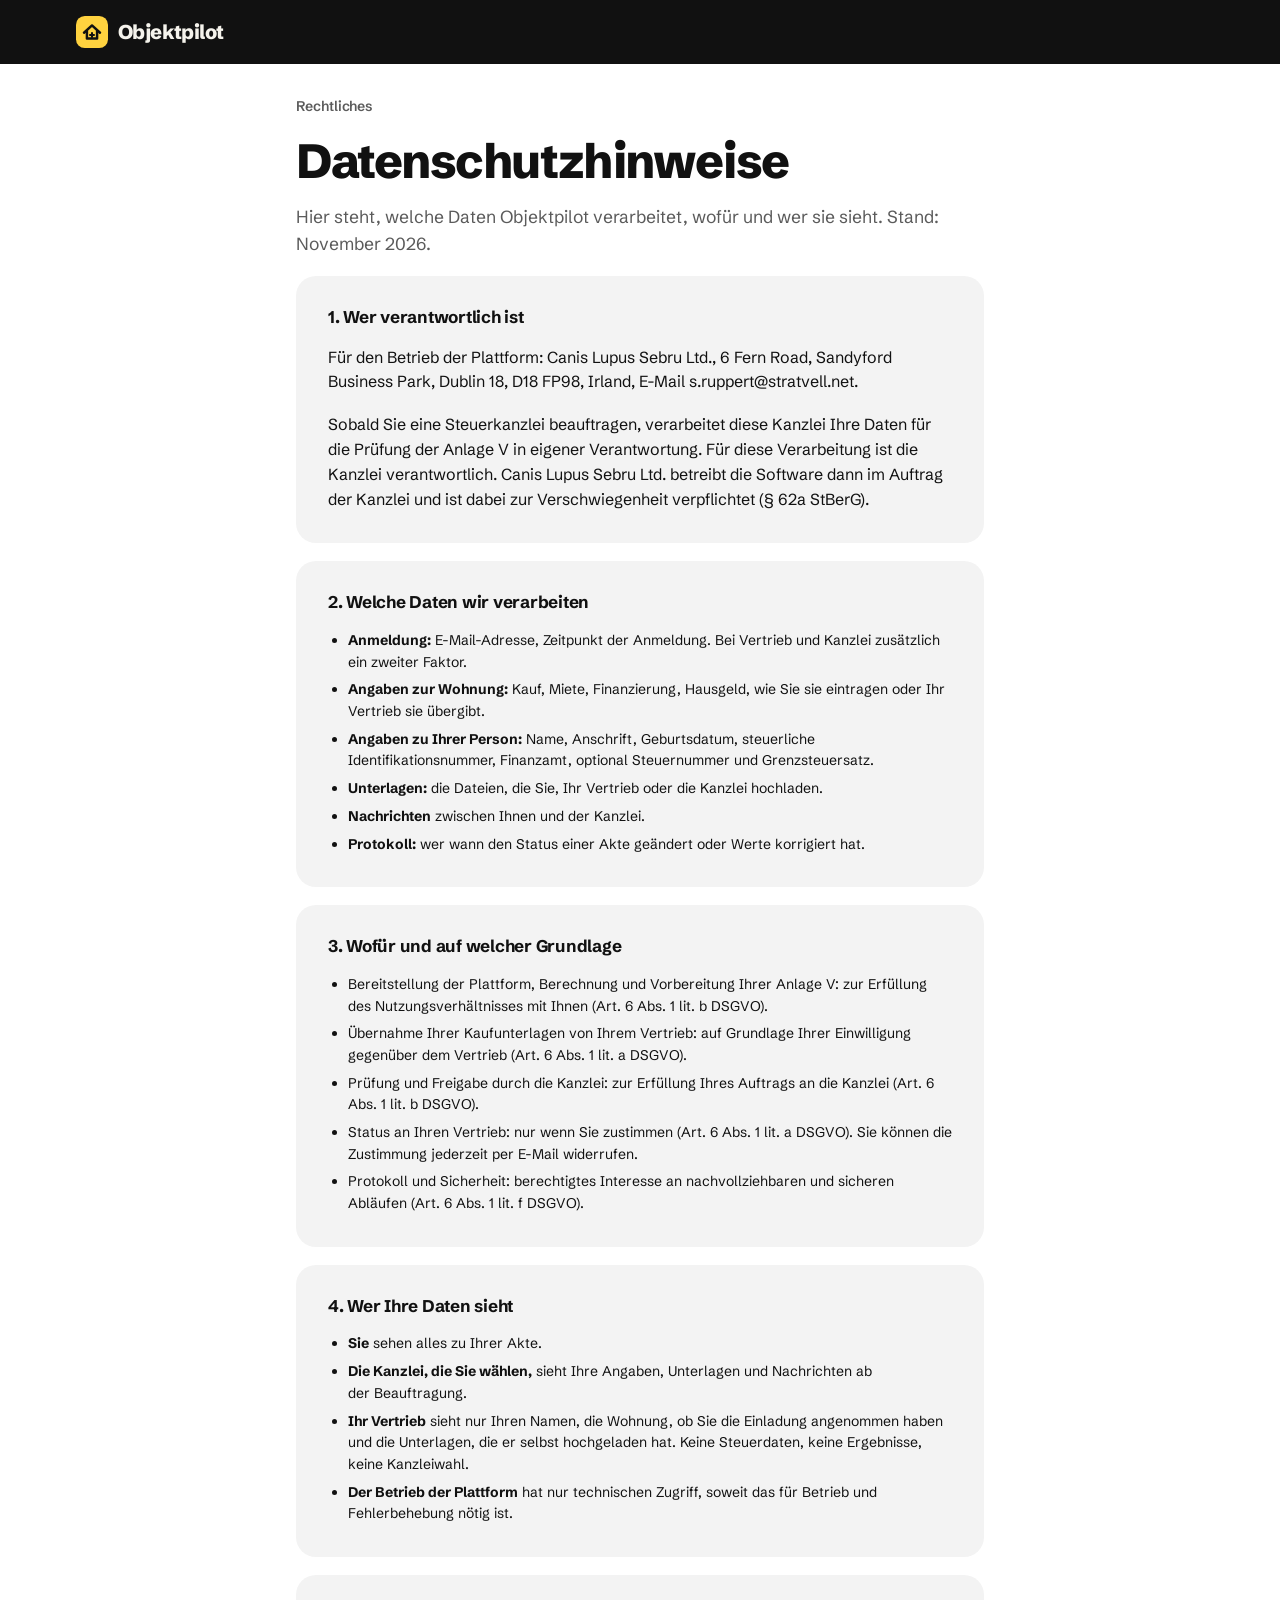
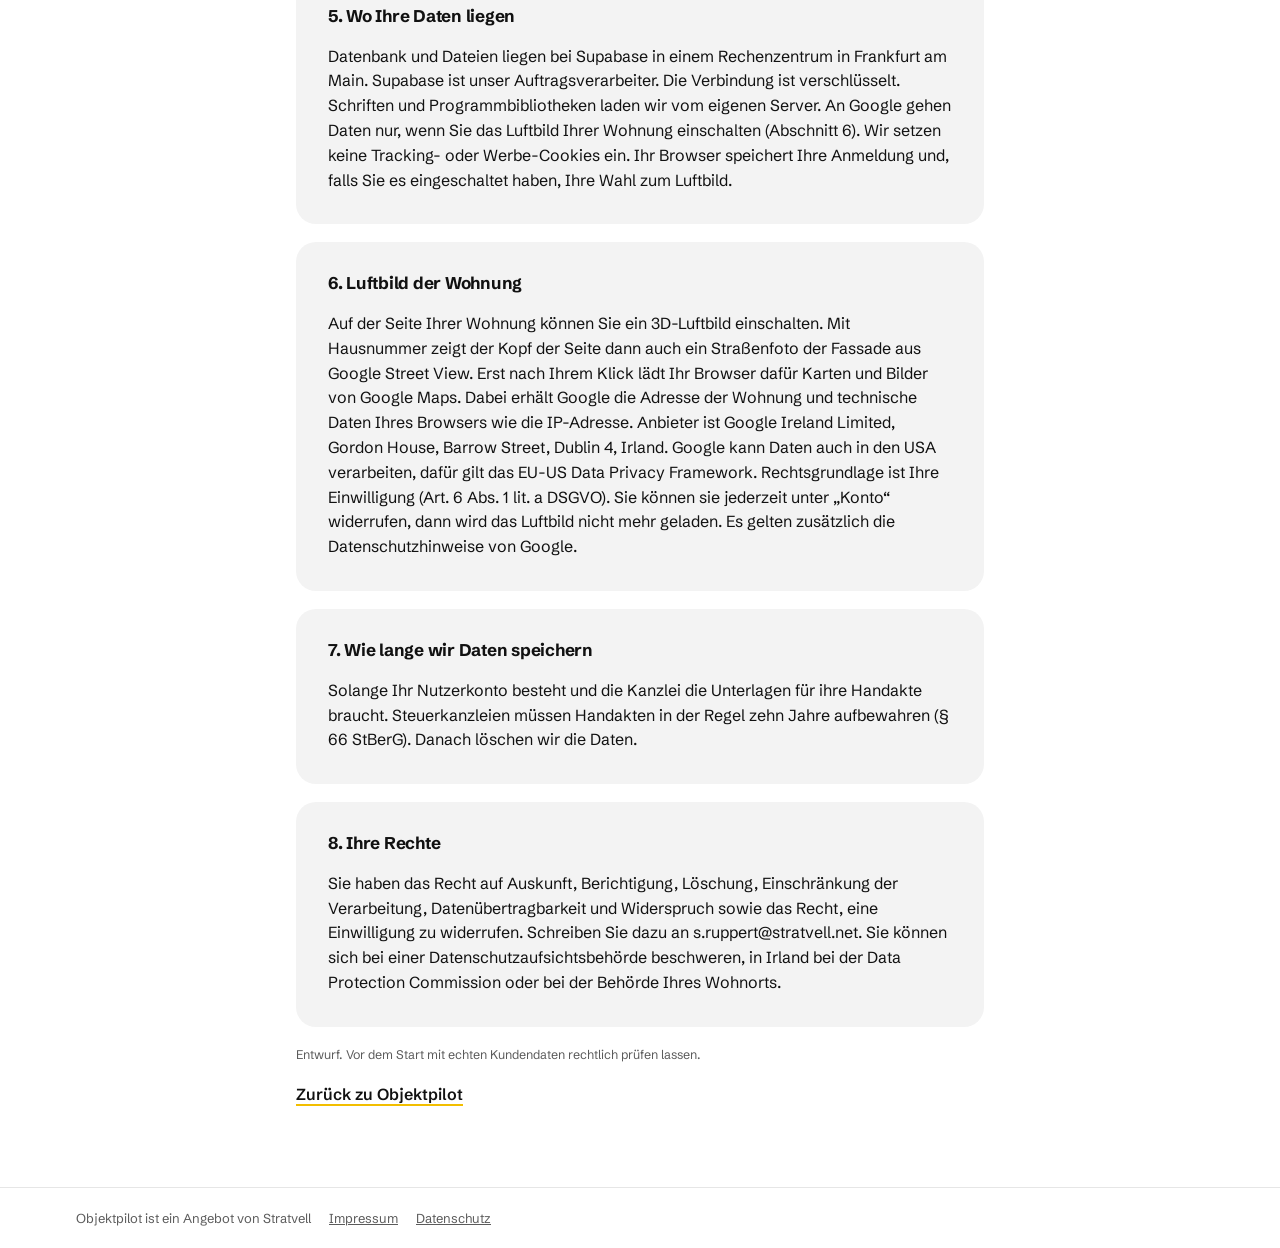
==== commit 7a4a7153: "Kopf mit voller Adresse und Fassadenfoto, Texterkennung im Testbetrieb, Gutachten und Kontoauszüge b" ====
--- a/datenschutz.html
+++ b/datenschutz.html
@@ -61,7 +61,7 @@
 
 <section class="card pad-l stack">
 <h2 class="h3">6. Luftbild der Wohnung</h2>
-<p>Auf der Seite Ihrer Wohnung können Sie ein 3D-Luftbild einschalten. Erst nach Ihrem Klick lädt Ihr Browser dafür Karten von Google Maps. Dabei erhält Google die Adresse der Wohnung und technische Daten Ihres Browsers wie die IP-Adresse. Anbieter ist Google Ireland Limited, Gordon House, Barrow Street, Dublin 4, Irland. Google kann Daten auch in den USA verarbeiten, dafür gilt das EU-US Data Privacy Framework. Rechtsgrundlage ist Ihre Einwilligung (Art. 6 Abs. 1 lit. a DSGVO). Sie können sie jederzeit unter „Konto“ widerrufen, dann wird das Luftbild nicht mehr geladen. Es gelten zusätzlich die Datenschutzhinweise von Google.</p>
+<p>Auf der Seite Ihrer Wohnung können Sie ein 3D-Luftbild einschalten. Mit Hausnummer zeigt der Kopf der Seite dann auch ein Straßenfoto der Fassade aus Google Street View. Erst nach Ihrem Klick lädt Ihr Browser dafür Karten und Bilder von Google Maps. Dabei erhält Google die Adresse der Wohnung und technische Daten Ihres Browsers wie die IP-Adresse. Anbieter ist Google Ireland Limited, Gordon House, Barrow Street, Dublin 4, Irland. Google kann Daten auch in den USA verarbeiten, dafür gilt das EU-US Data Privacy Framework. Rechtsgrundlage ist Ihre Einwilligung (Art. 6 Abs. 1 lit. a DSGVO). Sie können sie jederzeit unter „Konto“ widerrufen, dann wird das Luftbild nicht mehr geladen. Es gelten zusätzlich die Datenschutzhinweise von Google.</p>
 </section>
 
 <section class="card pad-l stack">
--- a/assets/app.css
+++ b/assets/app.css
@@ -37,6 +37,7 @@
 :focus-visible{outline:3px solid var(--focus);outline-offset:2px;border-radius:6px}
 ::selection{background:var(--y);color:#111}
 h1,h2,h3{margin:0;line-height:1.1;text-wrap:balance}
+p,li,.small,.tiny,.lead,dd,label span,.note span,.rw{text-wrap:pretty}
 p{margin:0}
 .sr{position:absolute;width:1px;height:1px;overflow:hidden;clip:rect(0 0 0 0);white-space:nowrap}
 .wrap{width:100%;max-width:1160px;margin:0 auto;padding-left:max(16px,env(safe-area-inset-left,0px));padding-right:max(16px,env(safe-area-inset-right,0px))}
@@ -391,3 +392,179 @@
 .lb-frage b{font-size:20px;font-weight:750;letter-spacing:-.02em}
 .lb-frage span{font-size:13.5px;color:#cfcfcf;max-width:48ch;text-wrap:pretty}
 @media (max-width:640px){.luftbild{aspect-ratio:4/3}}
+
+/* Bewegung beim Scrollen (nur wenn das Gerät Bewegung erlaubt, Klasse .bewegt setzt app.js) */
+.bewegt .rein{opacity:0;transform:translateY(22px)}
+.bewegt .rein-r{opacity:0;transform:translateX(40px)}
+.bewegt .rein.da,.bewegt .rein-r.da{opacity:1;transform:none;transition:opacity .6s ease var(--d,0s),transform .75s cubic-bezier(.2,.8,.2,1) var(--d,0s)}
+.bewegt .sheet .stamp{animation:stempel .5s cubic-bezier(.3,1.5,.5,1) 1.3s both}
+@keyframes stempel{from{opacity:0;scale:1.9}to{opacity:1;scale:1}}
+.bewegt .auth .side > :where(.eyebrow,h1,.demo,ul){animation:auftritt .8s cubic-bezier(.2,.8,.2,1) both}
+.bewegt .auth .side > h1{animation-delay:.12s}
+.bewegt .auth .side > .demo{animation:auftritt .8s cubic-bezier(.2,.8,.2,1) .3s both,schweben 7s ease-in-out 1.2s infinite}
+.bewegt .auth .side > ul{animation-delay:.45s}
+@keyframes auftritt{from{opacity:0;transform:translateX(-28px)}}
+@keyframes schweben{50%{translate:0 -8px}}
+@media print{.bewegt .rein,.bewegt .rein-r{opacity:1!important;transform:none!important}}
+
+/* Bildebene hinter der Anmeldeseite (Foto über --side-foto) */
+.auth .side-bild{position:absolute;inset:-12% 0;z-index:0;pointer-events:none;background:linear-gradient(180deg,rgba(17,17,17,.3) 0%,rgba(17,17,17,.78) 48%,rgba(17,17,17,.96) 100%),var(--side-foto,none) center/cover no-repeat}
+.auth .side > .eyebrow,.auth .side > h1,.auth .side > ul{position:relative;z-index:1}
+@supports (animation-timeline: scroll()){
+  .bewegt .auth .side-bild{animation:parallaxe linear both;animation-timeline:scroll(root)}
+  @keyframes parallaxe{from{transform:translateY(-4%)}to{transform:translateY(10%)}}
+}
+
+/* Logo in 3D: gestapelte Ebenen, dreht sich beim Scrollen und mit dem Zeiger */
+.logo3d{--g:180px;position:absolute;width:var(--g);height:var(--g);perspective:900px;pointer-events:none;z-index:0}
+.logo3d .l3{position:absolute;inset:0;transform-style:preserve-3d;transform:rotateX(var(--rx,14deg)) rotateY(var(--ry,-26deg));transition:transform .6s cubic-bezier(.2,.8,.2,1)}
+.logo3d i,.logo3d b{position:absolute;inset:0;border-radius:27%}
+.logo3d i{background:hsl(44 100% calc(47% - var(--z) * 1.1%));transform:translateZ(calc(var(--z) * var(--g) / -64))}
+.logo3d b{transform:translateZ(1px);box-shadow:inset 0 1px 0 rgba(255,255,255,.55),inset 0 0 0 1px rgba(255,255,255,.18);background:url("data:image/svg+xml,%3Csvg xmlns='http://www.w3.org/2000/svg' viewBox='0 0 44 44'%3E%3Crect width='44' height='44' rx='12' fill='%23FFD23F'/%3E%3Cpath d='M11 23 L22 13 L33 23' fill='none' stroke='%23111' stroke-width='3.4' stroke-linecap='round' stroke-linejoin='round'/%3E%3Cpath d='M15 21 V31 H29 V21' fill='none' stroke='%23111' stroke-width='3.4' stroke-linecap='round' stroke-linejoin='round'/%3E%3Cpath d='M22 23.5 V29 M19.25 26.25 H24.75' stroke='%23111' stroke-width='2.8' stroke-linecap='round'/%3E%3C/svg%3E") center/100% no-repeat}
+.logo3d::after{content:"";position:absolute;left:8%;right:8%;bottom:-24%;height:14%;border-radius:50%;background:radial-gradient(closest-side,rgba(0,0,0,.45),transparent);filter:blur(4px)}
+.bewegt .logo3d{animation:logoSchweben 6.5s ease-in-out infinite}
+@keyframes logoSchweben{50%{translate:0 -10px}}
+.logo3d.auf-login{--g:112px;position:relative;margin:0 0 34px 10px}
+.hero.mit-logo{padding-right:200px}
+.hero.mit-logo .logo3d{--g:132px;right:34px;top:34px}
+@media (max-width:640px){
+  .logo3d.auf-login{--g:84px;margin-bottom:24px}
+  .hero.mit-logo{padding-right:20px;padding-top:126px}
+  .hero.mit-logo .logo3d{--g:84px;right:auto;left:24px;top:22px}
+}
+
+/* Luftbild wird beim Wegscrollen kleiner und dunkler */
+@supports (animation-timeline: view()){
+  .bewegt .luftbild{animation:luftbildRaus linear both;animation-timeline:view();animation-range:exit 0% exit 100%}
+  @keyframes luftbildRaus{to{transform:scale(.9);filter:brightness(.45)}}
+}
+@media (prefers-reduced-motion: reduce){.logo3d,.logo3d .l3{animation:none!important;transition:none!important}}
+.auth .demo strong span{font-size:inherit;font-weight:inherit}
+
+/* Fotos: Unsplash-Lizenz. anmeldung.webp von Alexandre Lallemand, willkommen.webp von Tobias Wilden */
+.auth .side{--side-foto:url("bilder/anmeldung.webp")}
+.hero.mit-logo{background:linear-gradient(100deg,rgba(17,17,17,.97) 30%,rgba(17,17,17,.78) 62%,rgba(17,17,17,.45)),url("bilder/willkommen.webp") right center/cover no-repeat,var(--black)}
+@media (max-width:640px){.hero.mit-logo{background:linear-gradient(180deg,rgba(17,17,17,.55),rgba(17,17,17,.96) 42%),url("bilder/willkommen.webp") center top/cover no-repeat,var(--black)}}
+
+/* Kopfbild der Wohnung mit Parallaxe, die Karte darunter schiebt sich darüber */
+.objektkopf{position:relative;overflow:hidden;border-radius:26px;min-height:300px;display:flex;align-items:flex-end;padding:28px 28px 84px;background:#111;color:#fff;isolation:isolate}
+.objektkopf.klein{min-height:200px;padding-bottom:28px}
+.ok-bild{position:absolute;inset:-18% 0;z-index:-1;background:linear-gradient(180deg,rgba(17,17,17,.1) 0%,rgba(17,17,17,.35) 45%,rgba(17,17,17,.92) 100%),url("bilder/anmeldung.webp") center 40%/cover no-repeat;transform:scale(1.14);will-change:transform;transform-origin:center 30%}
+.ok-bild.bild-2{background:linear-gradient(180deg,rgba(17,17,17,.15),rgba(17,17,17,.9)),url("bilder/willkommen.webp") center/cover no-repeat}
+.ok-text{position:relative}
+.objektkopf .title{color:#fff;text-shadow:0 2px 24px rgba(0,0,0,.45)}
+.objektkopf .eyebrow{color:var(--y)}
+.ueber{position:relative;z-index:2;margin-top:-76px;margin-left:14px;margin-right:14px}
+.hero.ueber{box-shadow:0 30px 60px -28px rgba(0,0,0,.75),inset 0 0 0 1px rgba(255,255,255,.06)}
+.objektkopf.klein + *{margin-top:0}
+.bewegt .objektkopf .ok-text{animation:auftritt .9s cubic-bezier(.2,.8,.2,1) .1s both}
+.bewegt .hero.ueber.rein:not(.da){transform:translateY(60px) scale(.97)}
+.bewegt .hero.da .progress i{animation:fuellen 1.2s cubic-bezier(.2,.8,.2,1) .5s both}
+@keyframes fuellen{from{width:0}}
+.bewegt .rein-r{transform:translateX(60px) scale(.98)}
+@media (max-width:640px){
+  .objektkopf{min-height:240px;padding:20px 20px 76px;border-radius:22px}
+  .ueber{margin-left:8px;margin-right:8px;margin-top:-64px}
+}
+
+/* Eigenständiger statt Vorlagen-Optik: keine Punkte, keine Kreissymbole */
+.chip{border-radius:7px;padding:3px 9px;gap:0;font-size:12px;font-weight:700;letter-spacing:.01em}
+.chip::before,.c-gold::before,.src::before{content:none}
+.src{border-radius:6px;padding:3px 8px}
+.note .ic{display:none}
+.note{border-radius:6px 14px 14px 6px;border-left:3px solid var(--line-2);padding:14px 16px 14px 15px}
+.note.ok{border-left-color:var(--ok)}
+.note.warn{border-left-color:var(--y-2)}
+.note.bad{border-left-color:var(--bad)}
+.note.info{border-left-color:var(--ink)}
+details.help summary::before{content:"";width:7px;height:7px;border:solid currentColor;border-width:0 2px 2px 0;border-radius:1px;background:none;transform:rotate(-45deg);transition:transform .2s;margin:0 3px 0 1px}
+details.help[open] summary::before{transform:rotate(45deg)}
+.saved.ok::before{content:none}
+
+/* Fotos in der Schrittliste und als Kopfbild der Schritte */
+.tasks .n.bild{position:relative;overflow:hidden;background-color:#222;background-size:cover;background-position:center;color:#fff;width:52px;height:52px;border-radius:15px}
+.objektkopf.schritt{min-height:210px;padding-bottom:26px}
+.objektkopf.schritt .abs-kopf{color:#fff}
+.objektkopf.schritt + .lead{margin-top:2px}
+@media (max-width:640px){.objektkopf.schritt{min-height:160px;padding:18px}.tasks .n.bild{width:46px;height:46px;border-radius:13px}}
+.fokus ~ *, .objektkopf.schritt{scroll-margin-top:80px}
+
+/* Schrittliste: Piktogramm, beim Drüberfahren blendet das Foto ein */
+.tasks .n.bild{background:var(--y-soft);background-image:none;color:#111;width:44px;height:44px;border-radius:14px}
+.tasks .n.bild::after{content:"";position:absolute;inset:0;background:var(--bild) center/cover no-repeat;opacity:0;transform:scale(1.15);transition:opacity .35s ease,transform .5s cubic-bezier(.2,.8,.2,1)}
+.tasks .n.bild .ico{opacity:1;width:22px;height:22px;transition:opacity .25s}
+.tasks li:has(a:hover) .n.bild::after,.tasks li:has(a:focus-visible) .n.bild::after{opacity:1;transform:scale(1)}
+.tasks li:has(a:hover) .n.bild:not(.fertig) .ico,.tasks li:has(a:focus-visible) .n.bild:not(.fertig) .ico{opacity:0}
+.tasks .n.bild.fertig{background:var(--black);color:var(--y)}
+.tasks .n.bild.fertig::after{background:var(--bild) center/cover no-repeat}
+.tasks li:has(a:hover) .n.bild.fertig .ico{position:relative;z-index:1;color:#111;background:var(--y);border-radius:50%;padding:3px;width:22px;height:22px;box-sizing:border-box}
+@media (prefers-color-scheme: dark){.tasks .n.bild:not(.fertig){color:var(--y)}}
+@media (max-width:640px){.tasks .n.bild{width:44px;height:44px;border-radius:14px}}
+.tasks .n.bild .ico{position:relative;z-index:1}
+
+/* Vorabrechnung */
+#fVR .field label .muted{display:none}
+#fVR .grid2{grid-template-columns:repeat(2,minmax(0,1fr))}
+.vr-ergebnis{position:sticky;top:84px;align-self:start}
+.vr-kurz{display:none}
+@media (max-width:900px){
+  .vr-ergebnis{position:static}
+  .vr-kurz{display:flex;position:fixed;left:12px;right:12px;bottom:calc(76px + env(safe-area-inset-bottom));z-index:30;justify-content:space-between;align-items:center;gap:12px;background:var(--y);color:#111;border-radius:16px;padding:12px 16px;font-size:14px;text-decoration:none;box-shadow:0 14px 30px -12px rgba(0,0,0,.6)}
+  .vr-kurz b{font-weight:800}
+}
+@media (max-width:640px){#fVR .grid2{grid-template-columns:1fr}}
+
+/* Fortschrittsbalken der Fragen: klickbar, mit Vorschau beim Drüberfahren */
+.fsegs{gap:4px;margin-bottom:6px}
+.fsegs .fseg{flex:1;position:relative;background:none;border:0;padding:8px 0;cursor:pointer;display:block}
+.fsegs .fseg i{display:block;height:6px;border-radius:99px;background:var(--line);transition:background .3s,transform .15s}
+.fsegs .fseg i.d{background:var(--black)}
+@media (prefers-color-scheme: dark){.fsegs .fseg i.d{background:#8a7a3a}}
+.fsegs .fseg i.now{background:var(--y)}
+.fsegs .fseg:hover i{transform:scaleY(1.6);background:var(--y-2)}
+.fseg-tip{position:absolute;bottom:calc(100% + 2px);left:50%;transform:translate(-50%,4px);background:var(--black);color:#fff;font-size:12.5px;font-weight:600;line-height:1.3;padding:6px 10px;border-radius:8px;white-space:nowrap;max-width:260px;overflow:hidden;text-overflow:ellipsis;opacity:0;pointer-events:none;transition:opacity .15s,transform .15s;z-index:20;box-shadow:0 8px 20px -8px rgba(0,0,0,.5)}
+@media (prefers-color-scheme: dark){.fseg-tip{background:#2a2a2a}}
+.fsegs .fseg:hover .fseg-tip,.fsegs .fseg:focus-visible .fseg-tip{opacity:1;transform:translate(-50%,0)}
+.fsegs .fseg:first-child .fseg-tip{left:0;transform:translate(0,4px)}
+.fsegs .fseg:first-child:hover .fseg-tip,.fsegs .fseg:first-child:focus-visible .fseg-tip{transform:translate(0,0)}
+.fsegs .fseg:last-child .fseg-tip{left:auto;right:0;transform:translate(0,4px)}
+.fsegs .fseg:last-child:hover .fseg-tip,.fsegs .fseg:last-child:focus-visible .fseg-tip{transform:translate(0,0)}
+/* Zur Übersicht in der unteren Leiste */
+.savebar .zur-uebersicht{display:inline-flex;align-items:center;gap:8px}
+.savebar .zur-uebersicht .ico{width:18px;height:18px}
+@media (max-width:640px){.savebar .zur-uebersicht{order:-1;width:100%;justify-content:center}.savebar .saved{display:none}}
+.grid2.gruppe > .legend{font-weight:750;font-size:18px;letter-spacing:-.02em}
+.fokus .grid2.gruppe{grid-template-columns:repeat(2,minmax(0,1fr))}
+.fokus .grid2.gruppe > .legend{font-size:clamp(22px,4.4vw,28px);letter-spacing:-.03em}
+.fokus .grid2.gruppe .field label{font-size:16px;font-weight:650;letter-spacing:0}
+.fokus .grid2.gruppe .inp input,.fokus .grid2.gruppe .inp select{min-height:56px;font-size:17px}
+@media (max-width:640px){.fokus .grid2.gruppe{grid-template-columns:1fr}}
+.grid2.gruppe .field label .muted{display:none}
+
+/* Kopf der Wohnung: Ort unter der Straße, echte Fassade aus Street View */
+.objektkopf .ok-adr{margin:2px 0 4px;color:rgba(255,255,255,.86);font-weight:600;font-size:16px;text-shadow:0 1px 14px rgba(0,0,0,.5)}
+.ok-sv{position:absolute;left:0;right:0;top:0;bottom:76px;z-index:-1;pointer-events:none;opacity:0;transition:opacity 1.2s ease;background:#111}
+.ok-sv::after{content:"";position:absolute;inset:0;background:linear-gradient(180deg,rgba(17,17,17,0) 30%,rgba(17,17,17,.55) 70%,rgba(17,17,17,.9) 100%);pointer-events:none;z-index:2}
+.objektkopf.mit-fassade{padding-bottom:116px}
+.objektkopf.mit-fassade .ok-sv{opacity:1}
+.objektkopf.mit-fassade .ok-bild{opacity:0;transition:opacity 1.2s ease}
+.objektkopf .chip.c-warn{text-decoration:none}
+@media (max-width:640px){.objektkopf.mit-fassade{padding-bottom:104px}.ok-sv{bottom:64px}}
+
+/* Texterkennung: Werte prüfen und übernehmen */
+.ocr-hg{position:fixed;inset:0;z-index:80;background:rgba(10,10,10,.62);backdrop-filter:blur(3px);display:flex;align-items:center;justify-content:center;padding:16px}
+.ocr-karte{width:min(620px,100%);max-height:min(86vh,900px);overflow:auto;outline:none;box-shadow:0 40px 80px -30px rgba(0,0,0,.8)}
+.ocr-liste{display:flex;flex-direction:column;gap:10px}
+.ocr-z{display:flex;gap:12px;align-items:flex-start;padding:12px 14px;border:1px solid var(--line);border-radius:14px;cursor:pointer}
+.ocr-z:has(input:checked){border-color:var(--y);background:var(--y-soft)}
+.ocr-z input{margin-top:4px;width:18px;height:18px;accent-color:var(--y);flex:none}
+.ocr-t{display:flex;flex-direction:column;gap:3px;min-width:0}
+.ocr-k{font-size:13px;color:var(--muted)}
+.ocr-t b{font-size:17px}
+.ocr-t q{display:block;border-left:3px solid var(--line);padding-left:8px;color:var(--muted);font-style:italic;overflow-wrap:anywhere}
+.ocr-z.unsicher{border-style:dashed}
+.warn-t{color:var(--warn,#b45309);font-weight:600}
+.ocr-laden{height:6px;border-radius:6px;background:var(--line);overflow:hidden}
+.ocr-laden i{display:block;height:100%;width:40%;background:var(--y);border-radius:6px;animation:ocrlauf 1.4s ease-in-out infinite}
+@keyframes ocrlauf{0%{transform:translateX(-100%)}100%{transform:translateX(260%)}}
+button.link{background:none;border:0;padding:0;font:inherit;cursor:pointer}
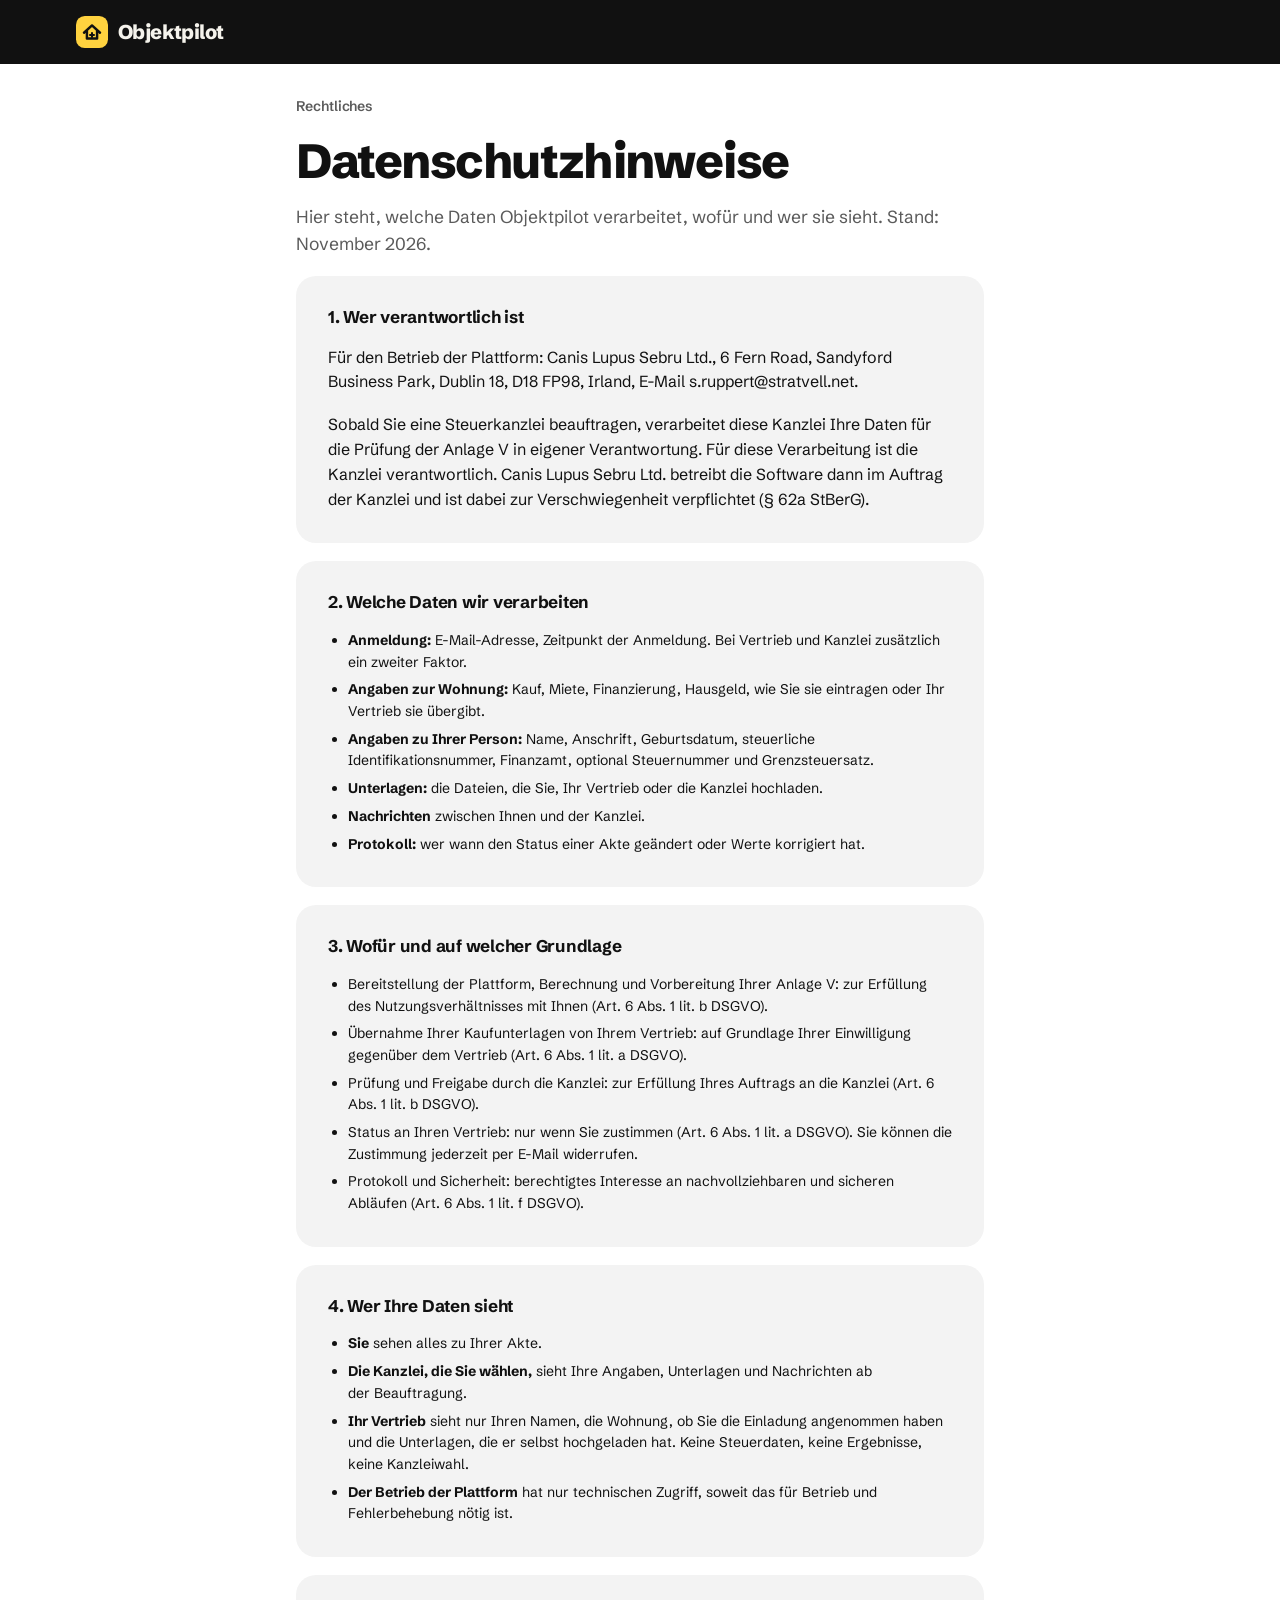
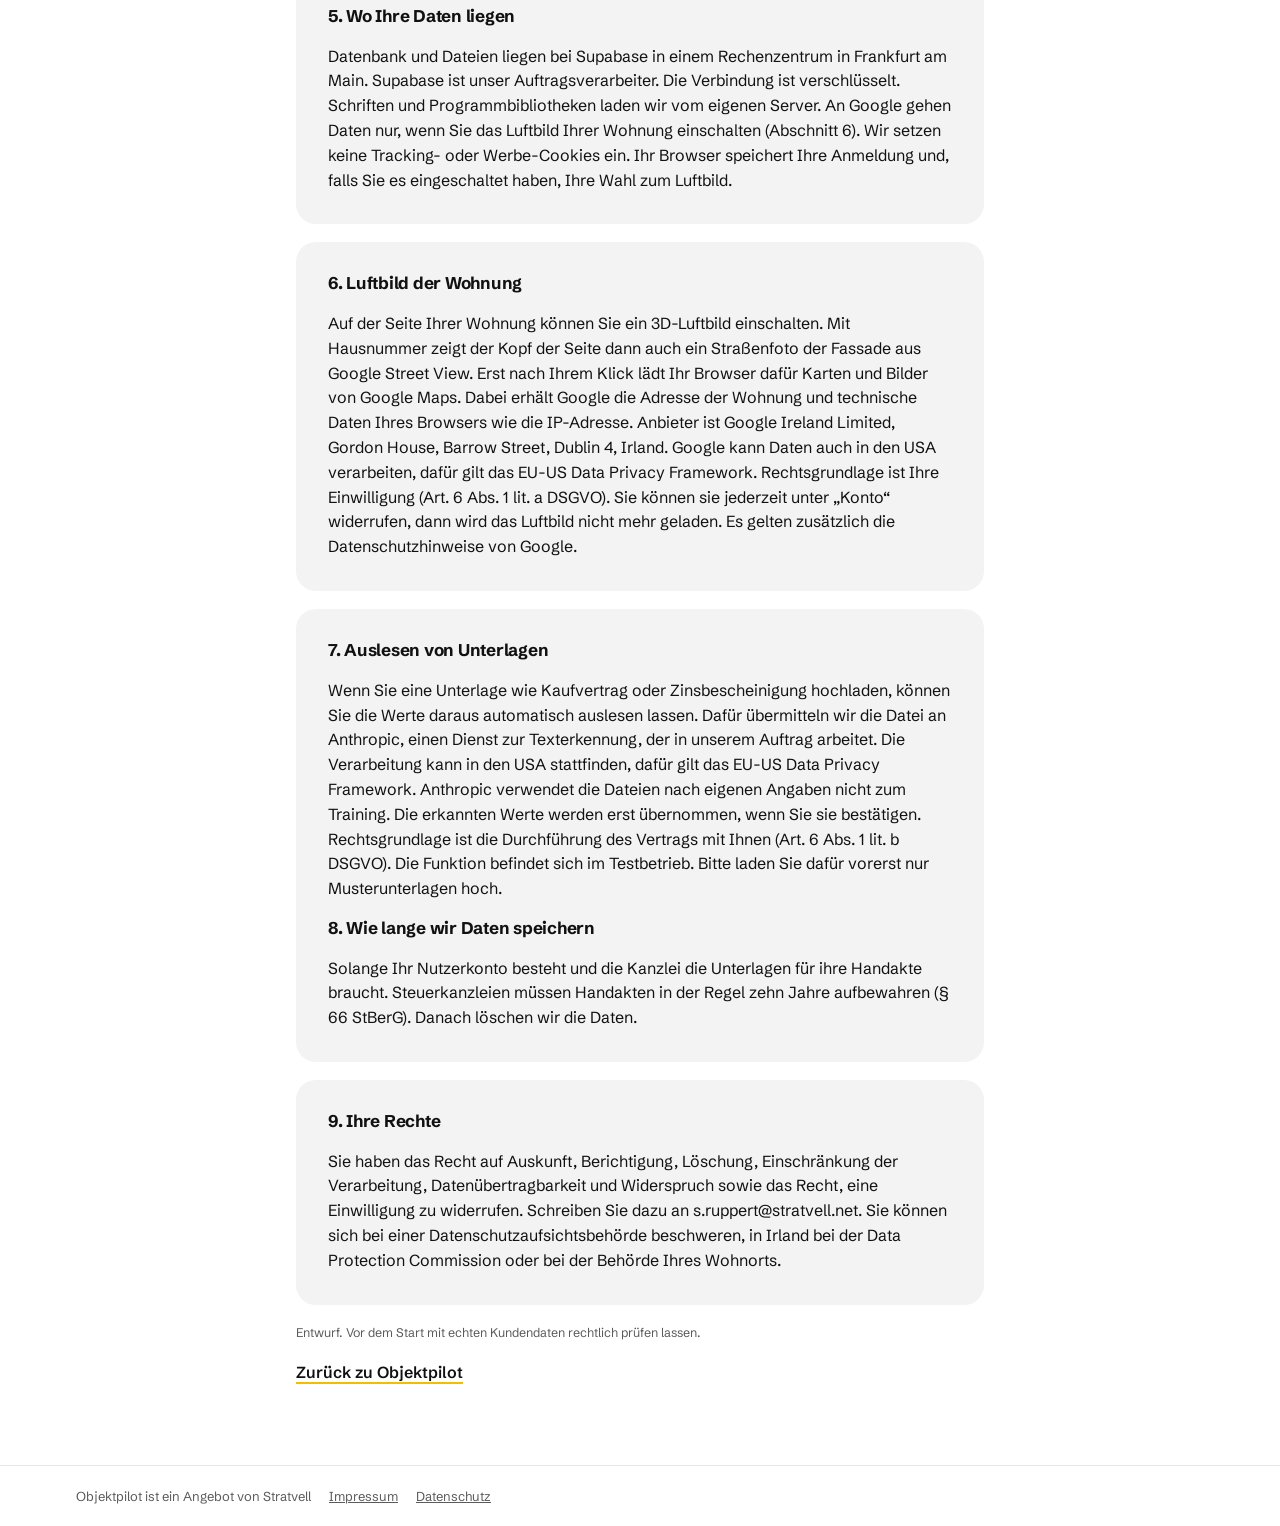
==== commit e03f7a73: "Texterkennung für alle Kunden im Testbetrieb, Datenschutzhinweis ergänzt" ====
--- a/datenschutz.html
+++ b/datenschutz.html
@@ -65,12 +65,15 @@
 </section>
 
 <section class="card pad-l stack">
-<h2 class="h3">7. Wie lange wir Daten speichern</h2>
+<h2 class="h3">7. Auslesen von Unterlagen</h2>
+<p>Wenn Sie eine Unterlage wie Kaufvertrag oder Zinsbescheinigung hochladen, können Sie die Werte daraus automatisch auslesen lassen. Dafür übermitteln wir die Datei an Anthropic, einen Dienst zur Texterkennung, der in unserem Auftrag arbeitet. Die Verarbeitung kann in den USA stattfinden, dafür gilt das EU-US Data Privacy Framework. Anthropic verwendet die Dateien nach eigenen Angaben nicht zum Training. Die erkannten Werte werden erst übernommen, wenn Sie sie bestätigen. Rechtsgrundlage ist die Durchführung des Vertrags mit Ihnen (Art. 6 Abs. 1 lit. b DSGVO). Die Funktion befindet sich im Testbetrieb. Bitte laden Sie dafür vorerst nur Musterunterlagen hoch.</p>
+
+<h2 class="h3">8. Wie lange wir Daten speichern</h2>
 <p>Solange Ihr Nutzerkonto besteht und die Kanzlei die Unterlagen für ihre Handakte braucht. Steuerkanzleien müssen Handakten in der Regel zehn Jahre aufbewahren (§ 66 StBerG). Danach löschen wir die Daten.</p>
 </section>
 
 <section class="card pad-l stack">
-<h2 class="h3">8. Ihre Rechte</h2>
+<h2 class="h3">9. Ihre Rechte</h2>
 <p>Sie haben das Recht auf Auskunft, Berichtigung, Löschung, Einschränkung der Verarbeitung, Datenübertragbarkeit und Widerspruch sowie das Recht, eine Einwilligung zu widerrufen. Schreiben Sie dazu an s.ruppert@stratvell.net. Sie können sich bei einer Datenschutzaufsichtsbehörde beschweren, in Irland bei der Data Protection Commission oder bei der Behörde Ihres Wohnorts.</p>
 </section>
 <p class="tiny">Entwurf. Vor dem Start mit echten Kundendaten rechtlich prüfen lassen.</p>
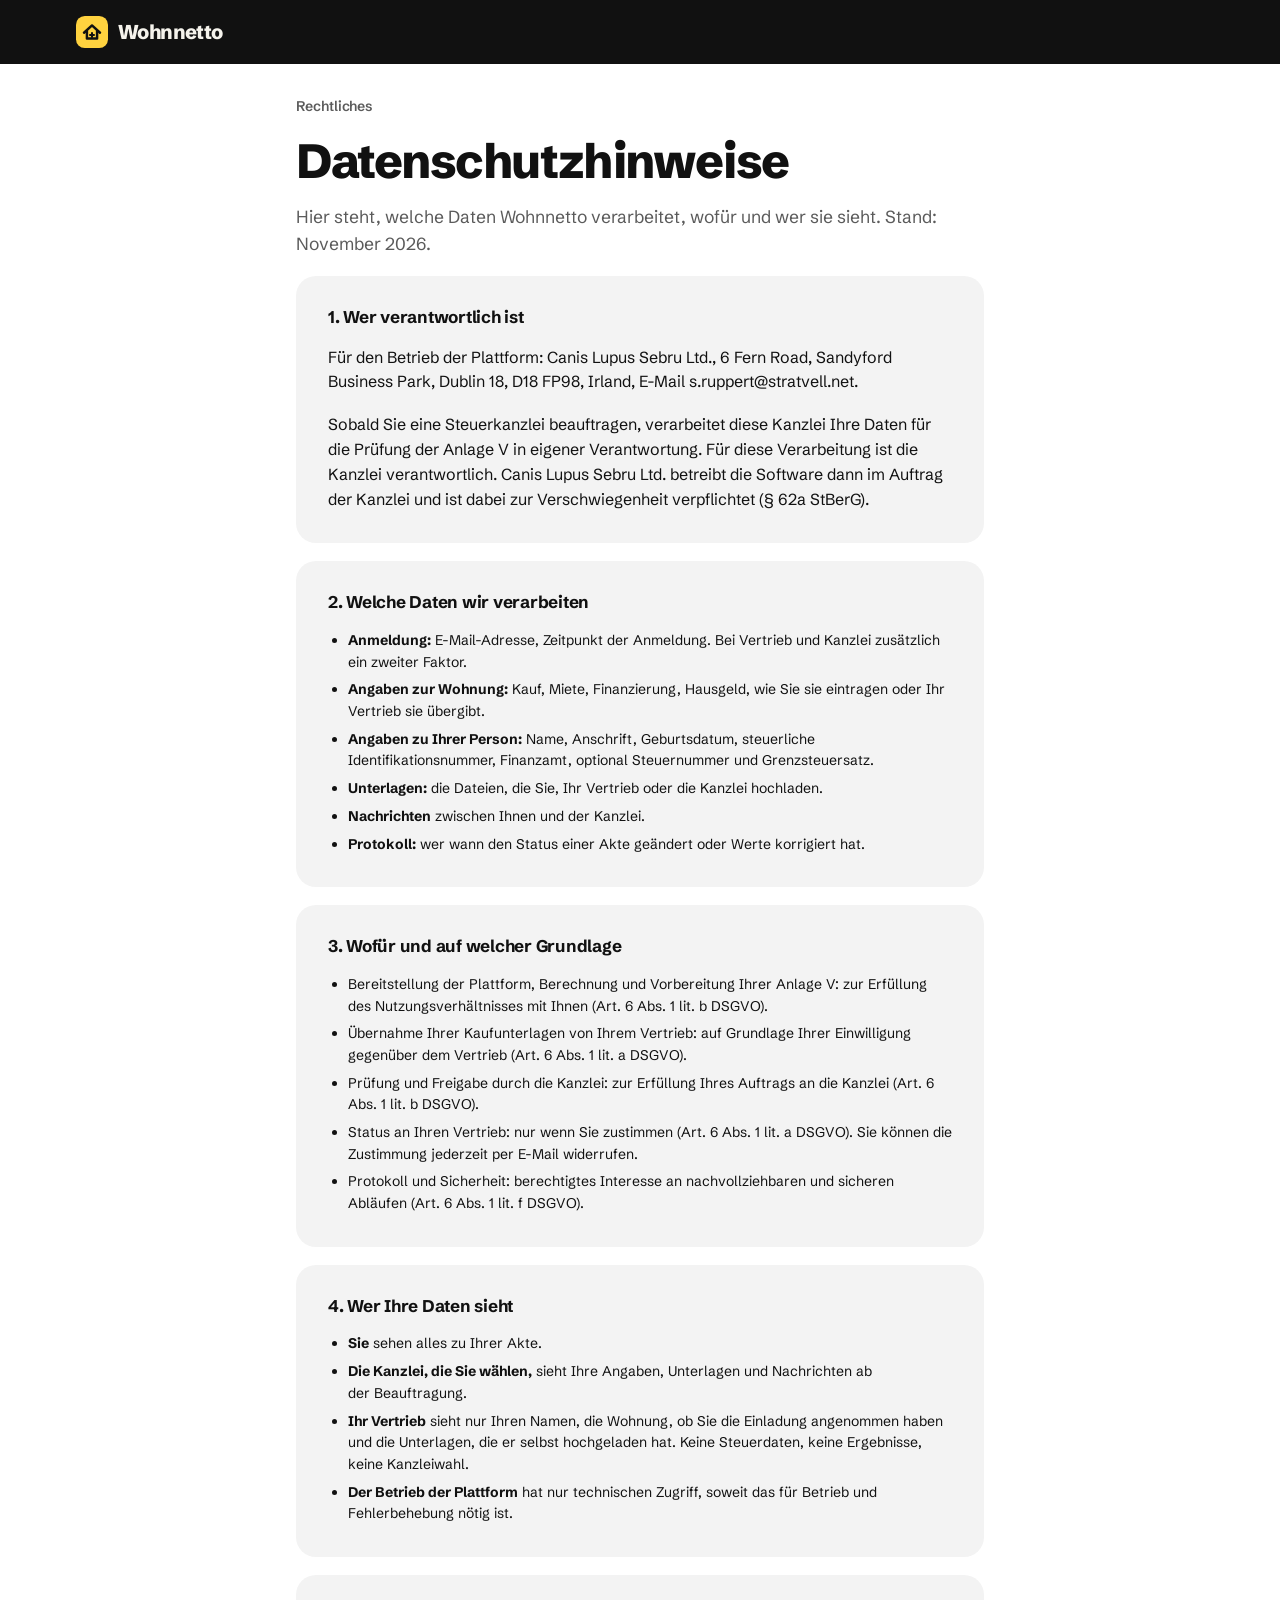
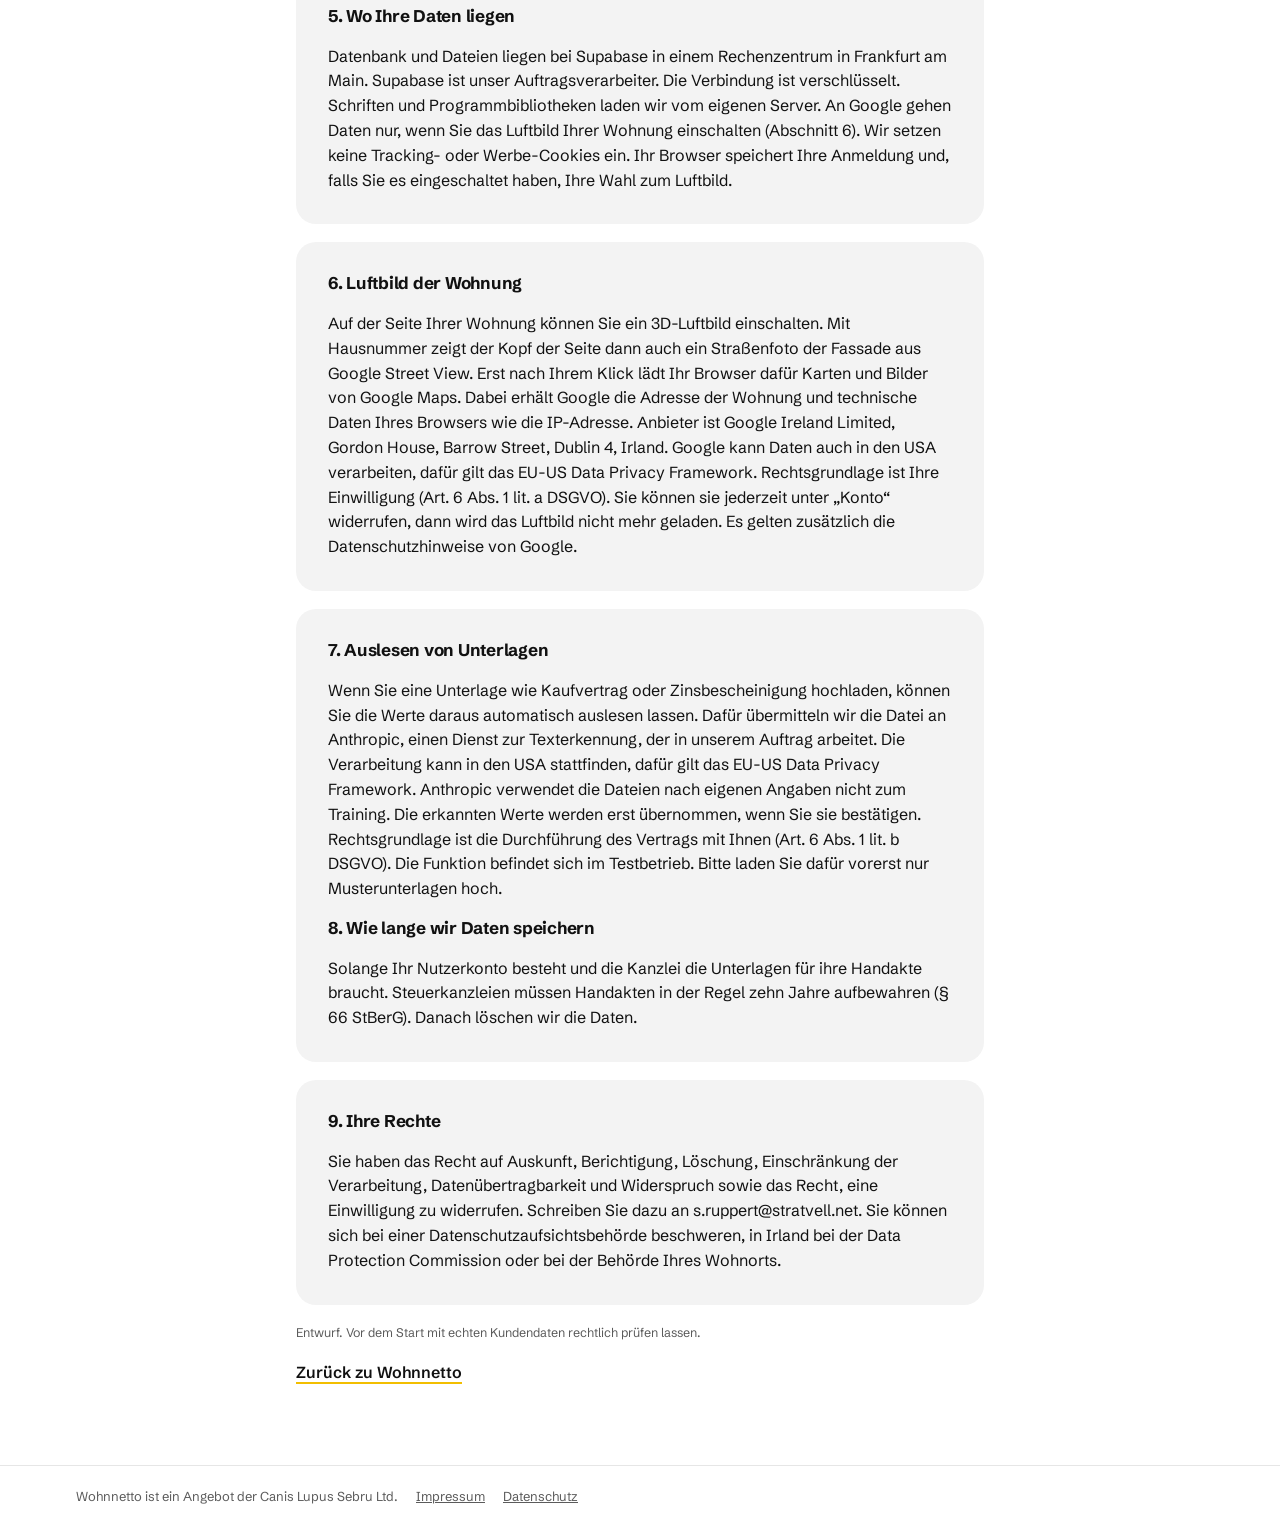
==== commit 11298aaf: "Umbenennung in Wohnnetto, Aktennummern WN" ====
--- a/datenschutz.html
+++ b/datenschutz.html
@@ -3,17 +3,17 @@
 <head>
 <meta charset="utf-8">
 <meta name="viewport" content="width=device-width, initial-scale=1">
-<title>Datenschutz · Objektpilot</title>
+<title>Datenschutz · Wohnnetto</title>
 <meta name="robots" content="noindex">
 <link rel="icon" href="favicon.svg" type="image/svg+xml">
 <link rel="stylesheet" href="assets/app.css">
 </head>
 <body>
-<header class="top"><div class="wrap"><a class="brand" href="./"><i class="mark" aria-hidden="true"></i><b>Objektpilot</b></a></div></header>
+<header class="top"><div class="wrap"><a class="brand" href="./"><i class="mark" aria-hidden="true"></i><b>Wohnnetto</b></a></div></header>
 <main><div class="wrap narrow stack">
 <span class="eyebrow">Rechtliches</span>
 <h1 class="title">Datenschutzhinweise</h1>
-<p class="lead">Hier steht, welche Daten Objektpilot verarbeitet, wofür und wer sie sieht. Stand: November 2026.</p>
+<p class="lead">Hier steht, welche Daten Wohnnetto verarbeitet, wofür und wer sie sieht. Stand: November 2026.</p>
 
 <section class="card pad-l stack">
 <h2 class="h3">1. Wer verantwortlich ist</h2>
@@ -77,8 +77,8 @@
 <p>Sie haben das Recht auf Auskunft, Berichtigung, Löschung, Einschränkung der Verarbeitung, Datenübertragbarkeit und Widerspruch sowie das Recht, eine Einwilligung zu widerrufen. Schreiben Sie dazu an s.ruppert@stratvell.net. Sie können sich bei einer Datenschutzaufsichtsbehörde beschweren, in Irland bei der Data Protection Commission oder bei der Behörde Ihres Wohnorts.</p>
 </section>
 <p class="tiny">Entwurf. Vor dem Start mit echten Kundendaten rechtlich prüfen lassen.</p>
-<p><a class="link" href="./">Zurück zu Objektpilot</a></p>
+<p><a class="link" href="./">Zurück zu Wohnnetto</a></p>
 </div></main>
-<footer class="foot"><div class="wrap"><span>Objektpilot ist ein Angebot von Stratvell</span><a href="impressum.html">Impressum</a><a href="datenschutz.html">Datenschutz</a></div></footer>
+<footer class="foot"><div class="wrap"><span>Wohnnetto ist ein Angebot der Canis Lupus Sebru Ltd.</span><a href="impressum.html">Impressum</a><a href="datenschutz.html">Datenschutz</a></div></footer>
 </body>
 </html>
--- a/assets/app.css
+++ b/assets/app.css
@@ -1,4 +1,4 @@
-/* Objektpilot · App-Stil. Schwarz und Gelb, kräftig, mobil zuerst. Schriften lokal, keine Drittanbieter. */
+/* Wohnnetto · App-Stil. Schwarz und Gelb, kräftig, mobil zuerst. Schriften lokal, keine Drittanbieter. */
 @font-face{font-family:"Schibsted Grotesk";src:url(fonts/SchibstedGrotesk-latin.woff2) format("woff2");font-weight:400 900;font-display:swap;unicode-range:U+0000-00FF,U+0131,U+0152-0153,U+02BB-02BC,U+02C6,U+02DA,U+02DC,U+0304,U+0308,U+0329,U+2000-206F,U+20AC,U+2122,U+2191,U+2193,U+2212,U+2215,U+FEFF,U+FFFD}
 @font-face{font-family:"Schibsted Grotesk";src:url(fonts/SchibstedGrotesk-latin-ext.woff2) format("woff2");font-weight:400 900;font-display:swap;unicode-range:U+0100-02BA,U+02BD-02C5,U+02C7-02CC,U+02CE-02D7,U+02DD-02FF,U+0304,U+0308,U+0329,U+1D00-1DBF,U+1E00-1E9F,U+1EF2-1EFF,U+2020,U+20A0-20AB,U+20AD-20C0,U+2113,U+2C60-2C7F,U+A720-A7FF}
 @font-face{font-family:"Geist Mono";src:url(fonts/GeistMono-Variable.woff2) format("woff2");font-weight:100 900;font-display:swap}
